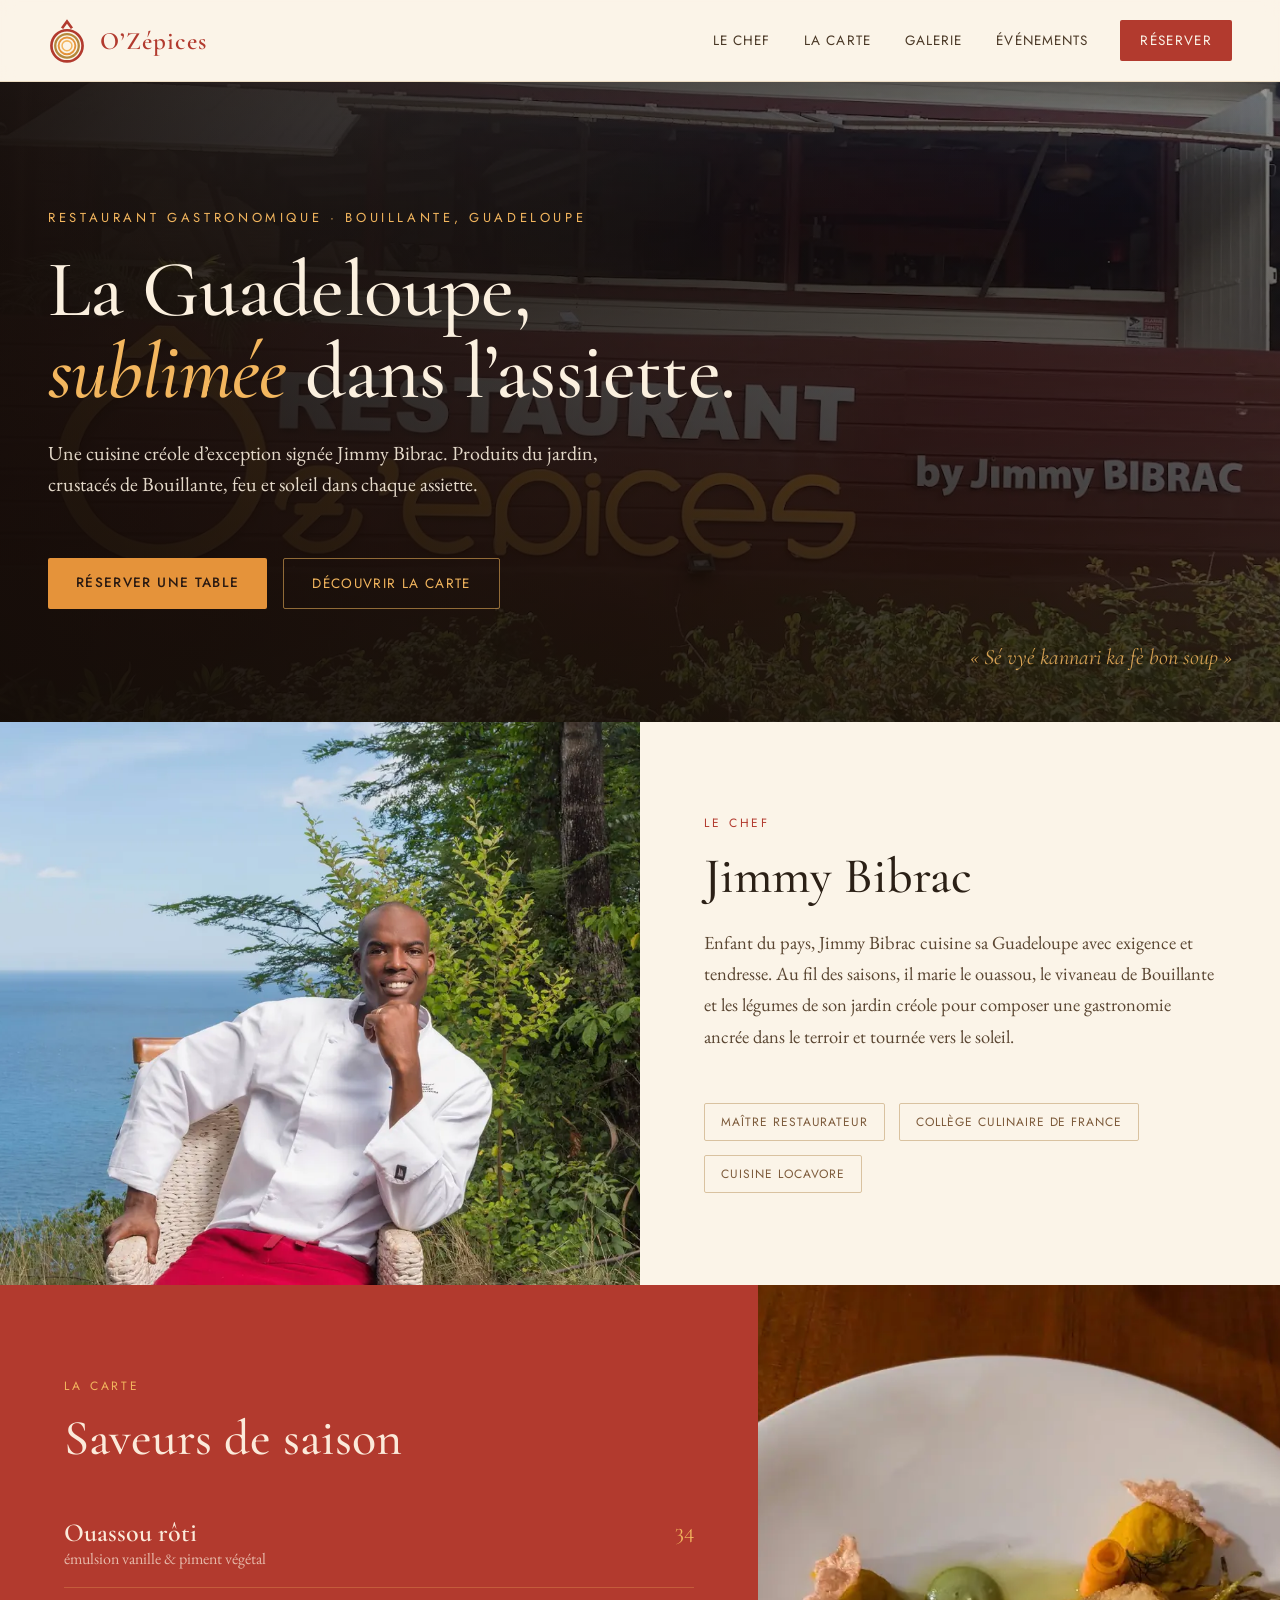
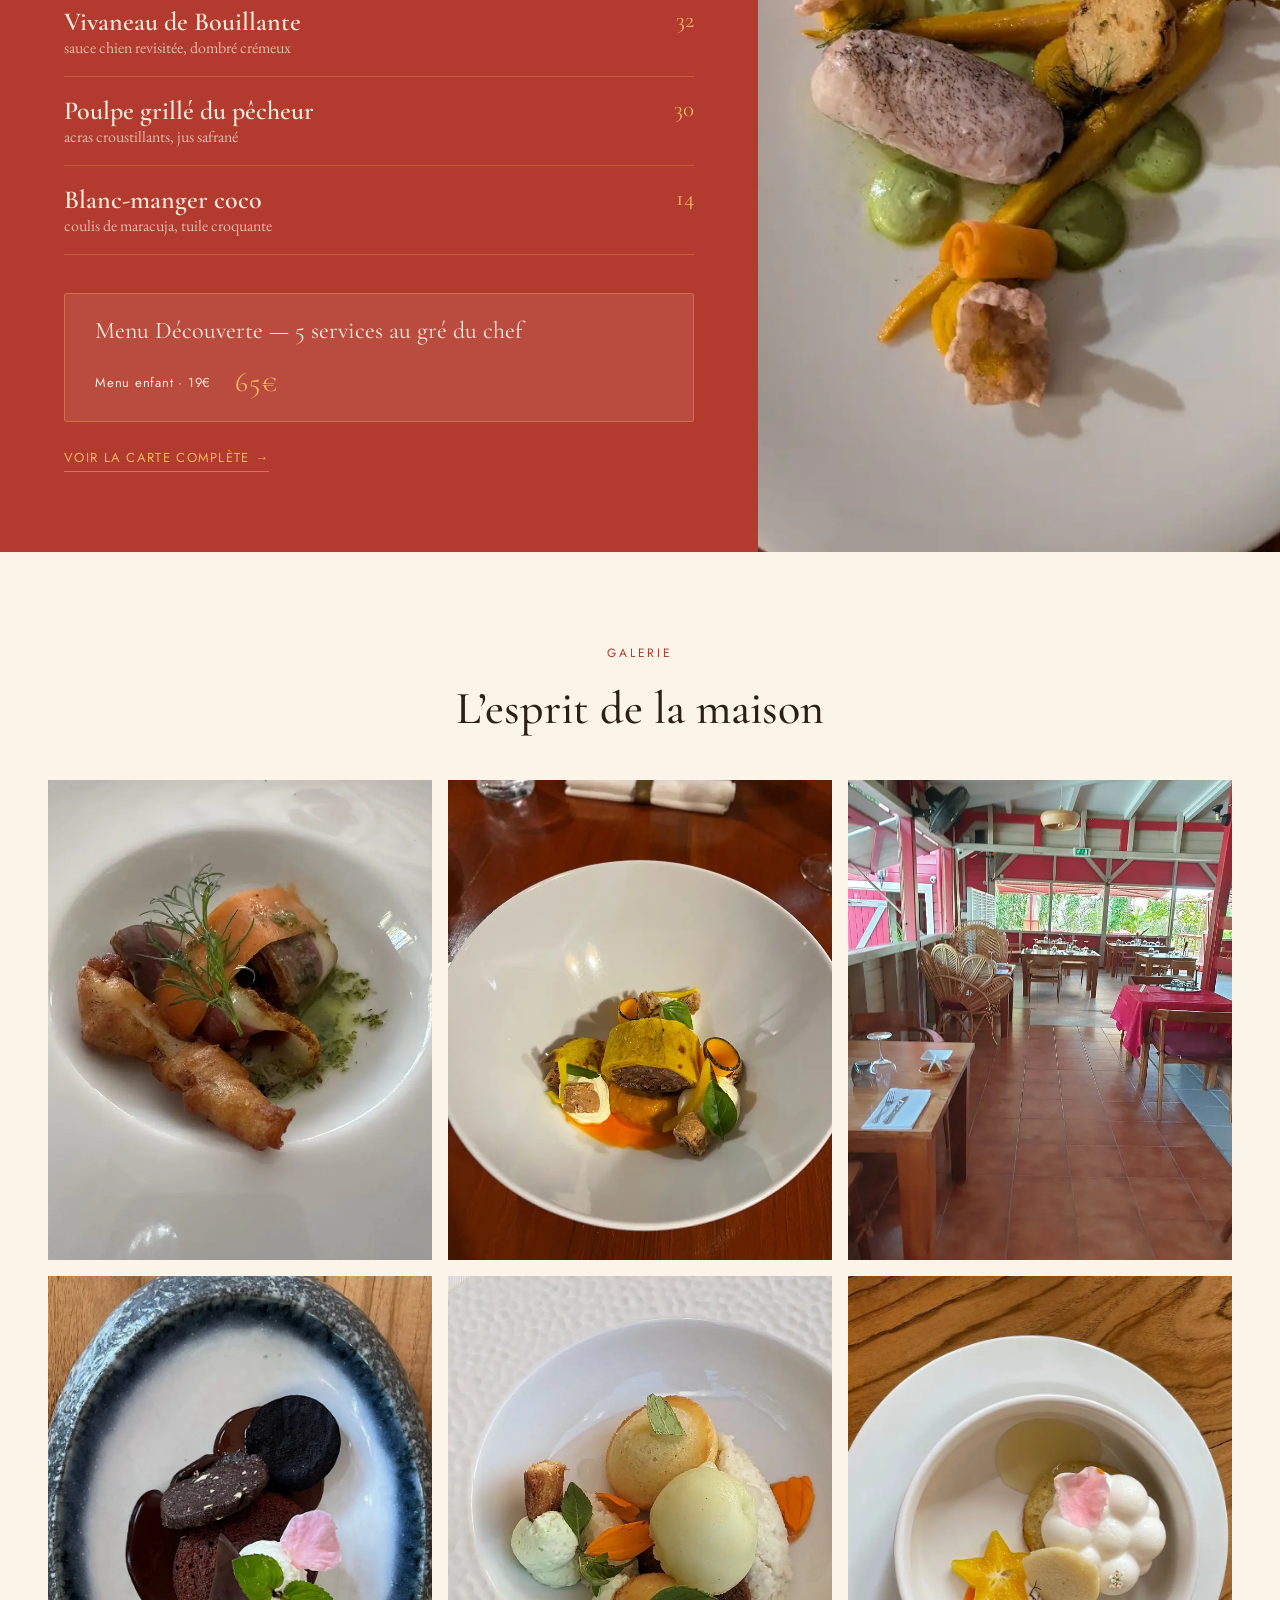
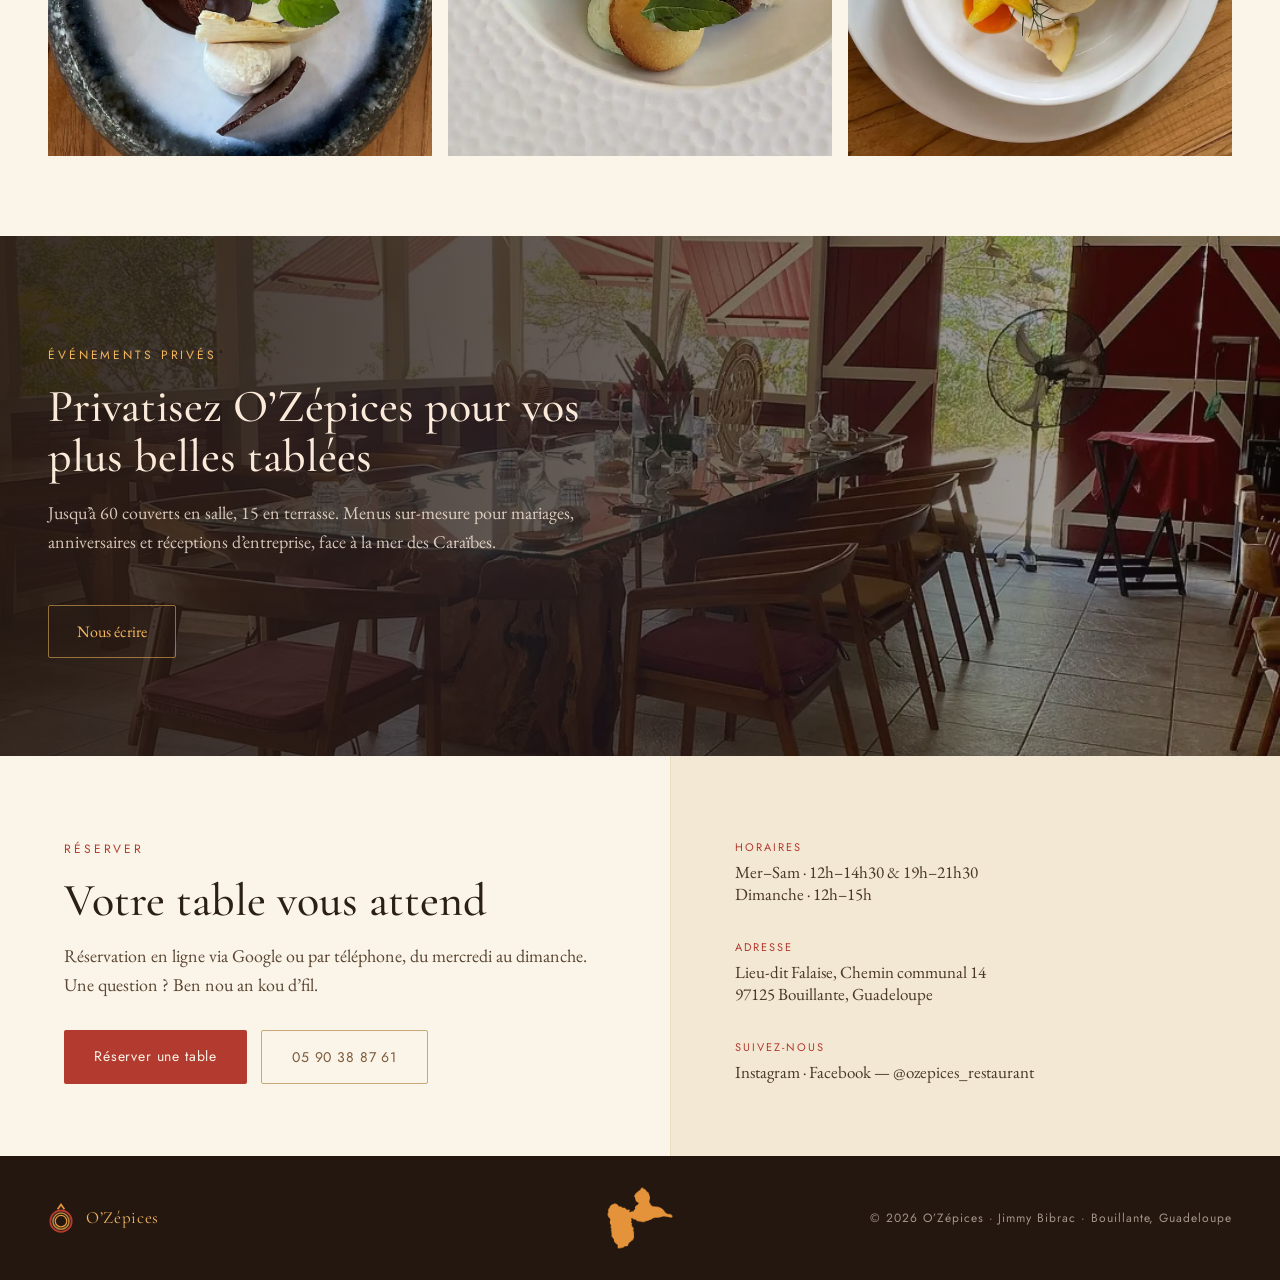
==== index.html @ 7604ef88 "Site O'Zépices" ====
<!DOCTYPE html>
<html lang="fr">
<head>
<meta charset="utf-8">
<meta name="viewport" content="width=device-width, initial-scale=1">
<title>O'Zépices — Restaurant gastronomique créole à Bouillante, Guadeloupe</title>
<meta name="description" content="O'Zépices, restaurant gastronomique du chef Jimmy Bibrac à Bouillante. Cuisine créole d'exception, produits du jardin et pêche locale, face à la mer des Caraïbes.">
<link rel="canonical" href="https://ozepices.gp/">

<meta property="og:type" content="restaurant">
<meta property="og:title" content="O'Zépices — Restaurant gastronomique créole à Bouillante, Guadeloupe">
<meta property="og:description" content="Cuisine créole d'exception signée Jimmy Bibrac. Produits du jardin, crustacés de Bouillante, feu et soleil dans chaque assiette.">
<meta property="og:url" content="https://ozepices.gp/">
<meta property="og:image" content="https://ozepices.gp/assets/img/hero-facade.jpg">
<meta property="og:locale" content="fr_FR">
<meta name="twitter:card" content="summary_large_image">
<meta name="twitter:title" content="O'Zépices — Restaurant gastronomique créole à Bouillante, Guadeloupe">
<meta name="twitter:description" content="Cuisine créole d'exception signée Jimmy Bibrac, face à la mer des Caraïbes.">
<meta name="twitter:image" content="https://ozepices.gp/assets/img/hero-facade.jpg">

<link rel="icon" type="image/svg+xml" href="favicon.svg">
<link rel="preconnect" href="https://fonts.googleapis.com">
<link rel="preconnect" href="https://fonts.gstatic.com" crossorigin>
<link href="https://fonts.googleapis.com/css2?family=Cormorant+Garamond:ital,wght@0,400;0,500;0,600;0,700;1,400;1,500&family=EB+Garamond:wght@400;500&family=Jost:wght@300;400;500&display=swap" rel="stylesheet">
<link rel="stylesheet" href="assets/css/style.css">

<script type="application/ld+json">
{
  "@context": "https://schema.org",
  "@type": "Restaurant",
  "name": "O'Zépices",
  "image": "https://ozepices.gp/assets/img/hero-facade.jpg",
  "url": "https://ozepices.gp/",
  "telephone": "+590590388761",
  "servesCuisine": "Créole",
  "priceRange": "€€€",
  "address": {
    "@type": "PostalAddress",
    "streetAddress": "Lieu-dit Falaise, Chemin communal 14",
    "addressLocality": "Bouillante",
    "postalCode": "97125",
    "addressCountry": "GP"
  },
  "openingHoursSpecification": [
    { "@type": "OpeningHoursSpecification", "dayOfWeek": ["Wednesday","Thursday","Friday","Saturday"], "opens": "12:00", "closes": "14:30" },
    { "@type": "OpeningHoursSpecification", "dayOfWeek": ["Wednesday","Thursday","Friday","Saturday"], "opens": "19:00", "closes": "21:30" },
    { "@type": "OpeningHoursSpecification", "dayOfWeek": "Sunday", "opens": "12:00", "closes": "15:00" }
  ],
  "menu": "https://ozepices.gp/la-carte.html",
  "acceptsReservations": "True",
  "sameAs": ["https://www.instagram.com/ozepices_restaurant"]
}
</script>
</head>
<body data-page="home">
<a class="skip-link" href="#contenu">Aller au contenu</a>

<!-- NAV -->
<header class="nav" data-nav>
  <a href="index.html" class="nav__brand" aria-label="O'Zépices — Accueil">
    <svg width="38" height="45" viewBox="0 0 100 118" fill="none" aria-hidden="true">
      <path d="M37 27 L50 9 L63 27" stroke="#b23a2e" stroke-width="7" stroke-linejoin="miter"></path>
      <circle cx="50" cy="73" r="41" stroke="#b23a2e" stroke-width="7"></circle>
      <circle cx="50" cy="73" r="31" stroke="#b5883c" stroke-width="6"></circle>
      <circle cx="50" cy="73" r="22" stroke="#e5933a" stroke-width="5"></circle>
      <circle cx="50" cy="73" r="13" stroke="#f3b65e" stroke-width="4"></circle>
    </svg>
    <span class="nav__brand-name">O&rsquo;Zépices</span>
  </a>
  <nav class="nav__links" aria-label="Navigation principale">
    <a class="nav__link" data-nav-for="chef" href="index.html#chef">Le Chef</a>
    <a class="nav__link" data-nav-for="carte" href="la-carte.html">La Carte</a>
    <a class="nav__link" data-nav-for="galerie" href="index.html#galerie">Galerie</a>
    <a class="nav__link" data-nav-for="evenements" href="index.html#evenements">Événements</a>
    <a class="nav__cta" href="reserver.html">Réserver</a>
  </nav>
  <button class="burger" data-burger type="button" aria-label="Ouvrir le menu" aria-expanded="false" aria-controls="menu-mobile">
    <span></span><span></span><span></span>
  </button>
</header>

<!-- MOBILE MENU -->
<div class="mobile-menu" id="menu-mobile" data-mobile-menu hidden>
  <button class="mobile-menu__close" data-mobile-close type="button" aria-label="Fermer le menu">&times;</button>
  <a class="mobile-menu__link" href="index.html#chef">Le Chef</a>
  <a class="mobile-menu__link" href="la-carte.html">La Carte</a>
  <a class="mobile-menu__link" href="index.html#galerie">Galerie</a>
  <a class="mobile-menu__link" href="index.html#evenements">Événements</a>
  <a class="mobile-menu__cta" href="reserver.html">Réserver</a>
</div>

<main id="contenu">

  <!-- HERO -->
  <section class="hero">
    <picture>
      <source srcset="assets/img/hero-facade.webp" type="image/webp">
      <img class="hero__img" src="assets/img/hero-facade.jpg" width="1360" height="1020" alt="Façade du restaurant Ô z'épices by Jimmy Bibrac, à Bouillante" fetchpriority="high">
    </picture>
    <div class="hero__scrim-h" aria-hidden="true"></div>
    <div class="hero__scrim-v" aria-hidden="true"></div>
    <div class="hero__inner">
      <p class="hero__kicker">Restaurant gastronomique · Bouillante, Guadeloupe</p>
      <h1 class="hero__title">La Guadeloupe,<br><em>sublimée</em> dans l&rsquo;assiette.</h1>
      <p class="hero__lede">Une cuisine créole d&rsquo;exception signée Jimmy Bibrac. Produits du jardin, crustacés de Bouillante, feu et soleil dans chaque assiette.</p>
      <div class="hero__actions">
        <a class="btn-orange" href="reserver.html">Réserver une table</a>
        <a class="btn-outline-gold" href="la-carte.html">Découvrir la carte</a>
      </div>
    </div>
    <p class="hero__proverb">&laquo;&nbsp;Sé vyé kannari ka fè bon soup&nbsp;&raquo;</p>
  </section>

  <!-- LE CHEF -->
  <section id="chef" class="stack" aria-labelledby="chef-titre">
    <div class="chef__img" data-reveal>
      <picture>
        <source srcset="assets/img/chef-jimmy.webp" type="image/webp">
        <img src="assets/img/chef-jimmy.jpg" width="1200" height="800" alt="Jimmy Bibrac, chef du restaurant O'Zépices, face à la mer" loading="lazy">
      </picture>
    </div>
    <div class="chef__body" data-reveal data-reveal-delay="140">
      <p class="kicker">Le Chef</p>
      <h2 class="chef__name" id="chef-titre">Jimmy Bibrac</h2>
      <p class="chef__bio">Enfant du pays, Jimmy Bibrac cuisine sa Guadeloupe avec exigence et tendresse. Au fil des saisons, il marie le ouassou, le vivaneau de Bouillante et les légumes de son jardin créole pour composer une gastronomie ancrée dans le terroir et tournée vers le soleil.</p>
      <ul class="chef__tags">
        <li>Maître Restaurateur</li>
        <li>Collège Culinaire de France</li>
        <li>Cuisine locavore</li>
      </ul>
    </div>
  </section>

  <!-- LA CARTE (teaser) -->
  <section id="carte" class="carte-teaser" aria-labelledby="carte-titre">
    <div class="stack" style="grid-template-columns: 1.45fr 1fr;">
      <div class="carte-teaser__body" data-reveal>
        <p class="kicker kicker--light">La Carte</p>
        <h2 class="carte-teaser__title" id="carte-titre">Saveurs de saison</h2>
        <ul class="menu-list">
          <li class="menu-list__item">
            <div><div class="menu-list__name">Ouassou rôti</div><div class="menu-list__desc">émulsion vanille &amp; piment végétal</div></div>
            <div class="menu-list__price">34</div>
          </li>
          <li class="menu-list__item">
            <div><div class="menu-list__name">Vivaneau de Bouillante</div><div class="menu-list__desc">sauce chien revisitée, dombré crémeux</div></div>
            <div class="menu-list__price">32</div>
          </li>
          <li class="menu-list__item">
            <div><div class="menu-list__name">Poulpe grillé du pêcheur</div><div class="menu-list__desc">acras croustillants, jus safrané</div></div>
            <div class="menu-list__price">30</div>
          </li>
          <li class="menu-list__item">
            <div><div class="menu-list__name">Blanc-manger coco</div><div class="menu-list__desc">coulis de maracuja, tuile croquante</div></div>
            <div class="menu-list__price">14</div>
          </li>
        </ul>
        <div class="discovery-banner">
          <div class="discovery-banner__title">Menu Découverte — 5 services au gré du chef</div>
          <div class="discovery-banner__prices"><span>Menu enfant · 19€</span><span class="discovery-banner__price">65€</span></div>
        </div>
        <a class="text-link" href="la-carte.html">Voir la carte complète →</a>
      </div>
      <div class="carte-teaser__img">
        <picture>
          <source srcset="assets/img/plat-carte-signature.webp" type="image/webp">
          <img src="assets/img/plat-carte-signature.jpg" width="766" height="1020" alt="Plat signature du chef Jimmy Bibrac" loading="lazy">
        </picture>
      </div>
    </div>
  </section>

  <!-- GALERIE -->
  <section id="galerie" class="gallery-section" aria-labelledby="galerie-titre">
    <div class="gallery-section__head" data-reveal>
      <p class="kicker">Galerie</p>
      <h2 class="gallery-section__title" id="galerie-titre">L&rsquo;esprit de la maison</h2>
    </div>
    <ul class="gallery">
      <li><button type="button" class="gallery__item" data-gallery-item data-reveal data-reveal-delay="0" data-full="assets/img/plat-1.jpg" aria-label="Agrandir la photo : Entrée">
        <picture><source srcset="assets/img/plat-1.webp" type="image/webp"><img src="assets/img/plat-1.jpg" width="765" height="1020" alt="Entrée créole dressée" loading="lazy"></picture>
      </button></li>
      <li><button type="button" class="gallery__item" data-gallery-item data-reveal data-reveal-delay="100" data-full="assets/img/plat-3.jpg" aria-label="Agrandir la photo : Plat">
        <picture><source srcset="assets/img/plat-3.webp" type="image/webp"><img src="assets/img/plat-3.jpg" width="765" height="1020" alt="Plat signature du chef" loading="lazy"></picture>
      </button></li>
      <li><button type="button" class="gallery__item" data-gallery-item data-reveal data-reveal-delay="200" data-full="assets/img/salle-2.jpg" aria-label="Agrandir la photo : Salle">
        <picture><source srcset="assets/img/salle-2.webp" type="image/webp"><img src="assets/img/salle-2.jpg" width="756" height="1008" alt="Salle du restaurant O'Zépices" loading="lazy"></picture>
      </button></li>
      <li><button type="button" class="gallery__item" data-gallery-item data-reveal data-reveal-delay="0" data-full="assets/img/plat-4.jpg" aria-label="Agrandir la photo : Dessert chocolat">
        <picture><source srcset="assets/img/plat-4.webp" type="image/webp"><img src="assets/img/plat-4.jpg" width="900" height="1200" alt="Dessert au chocolat" loading="lazy"></picture>
      </button></li>
      <li><button type="button" class="gallery__item" data-gallery-item data-reveal data-reveal-delay="100" data-full="assets/img/plat-5.jpg" aria-label="Agrandir la photo : Dessert">
        <picture><source srcset="assets/img/plat-5.webp" type="image/webp"><img src="assets/img/plat-5.jpg" width="756" height="1008" alt="Dessert du chef" loading="lazy"></picture>
      </button></li>
      <li><button type="button" class="gallery__item" data-gallery-item data-reveal data-reveal-delay="200" data-full="assets/img/plat-6.jpg" aria-label="Agrandir la photo : Dessert fleur">
        <picture><source srcset="assets/img/plat-6.webp" type="image/webp"><img src="assets/img/plat-6.jpg" width="900" height="1200" alt="Dessert décoré d'une fleur" loading="lazy"></picture>
      </button></li>
    </ul>
  </section>

  <!-- ÉVÉNEMENTS -->
  <section id="evenements" class="events" aria-labelledby="evenements-titre">
    <picture>
      <source srcset="assets/img/salle-1.webp" type="image/webp">
      <img class="events__img" src="assets/img/salle-1.jpg" width="1100" height="1467" alt="Salle du restaurant privatisable pour événements" loading="lazy">
    </picture>
    <div class="events__scrim" aria-hidden="true"></div>
    <div class="events__inner">
      <div class="events__content" data-reveal>
        <p class="kicker kicker--light">Événements privés</p>
        <h2 class="events__title" id="evenements-titre">Privatisez O&rsquo;Zépices pour vos plus belles tablées</h2>
        <p class="events__desc">Jusqu&rsquo;à 60 couverts en salle, 15 en terrasse. Menus sur-mesure pour mariages, anniversaires et réceptions d&rsquo;entreprise, face à la mer des Caraïbes.</p>
        <a class="btn-outline-gold" style="margin-top:30px;" href="reserver.html">Nous écrire</a>
      </div>
    </div>
  </section>

  <!-- CONTACT (teaser) -->
  <section class="stack contact-teaser" style="grid-template-columns: 1.1fr 1fr;" aria-labelledby="contact-titre">
    <div class="contact-teaser__body" data-reveal>
      <p class="kicker">Réserver</p>
      <h2 class="contact-teaser__title" id="contact-titre">Votre table vous attend</h2>
      <p class="contact-teaser__desc">Réservation en ligne via Google ou par téléphone, du mercredi au dimanche. Une question&nbsp;? Ben nou an kou&nbsp;d&rsquo;fil.</p>
      <div class="contact-teaser__actions">
        <a class="btn-brique" href="reserver.html">Réserver une table</a>
        <a class="btn-outline-tan" href="tel:+590590388761">05 90 38 87 61</a>
      </div>
    </div>
    <div class="contact-teaser__info" data-reveal data-reveal-delay="140">
      <div><p class="info-label">Horaires</p>Mer–Sam · 12h–14h30 &amp; 19h–21h30<br>Dimanche · 12h–15h</div>
      <div><p class="info-label">Adresse</p>Lieu-dit Falaise, Chemin communal 14<br>97125 Bouillante, Guadeloupe</div>
      <div><p class="info-label">Suivez-nous</p>Instagram · Facebook — @ozepices_restaurant</div>
    </div>
  </section>

</main>

<!-- FOOTER -->
<footer class="footer" data-footer>
  <a href="index.html" class="footer__brand">
    <svg width="26" height="31" viewBox="0 0 100 118" fill="none" aria-hidden="true"><path d="M37 27 L50 9 L63 27" stroke="#e5933a" stroke-width="7" stroke-linejoin="miter"></path><circle cx="50" cy="73" r="41" stroke="#b23a2e" stroke-width="7"></circle><circle cx="50" cy="73" r="31" stroke="#b5883c" stroke-width="6"></circle><circle cx="50" cy="73" r="22" stroke="#e5933a" stroke-width="5"></circle></svg>
    <span class="footer__brand-name">O&rsquo;Zépices</span>
  </a>
  <div class="footer__map">
    <img src="assets/img/guadeloupe-fill.png" alt="Carte de la Guadeloupe" width="68" height="64">
  </div>
  <p class="footer__copy">© 2026 O&rsquo;Zépices · Jimmy Bibrac · Bouillante, Guadeloupe</p>
</footer>

<!-- LIGHTBOX -->
<div class="lightbox" data-lightbox hidden role="dialog" aria-modal="true" aria-label="Photo agrandie">
  <button class="lightbox__close" data-lightbox-close type="button" aria-label="Fermer">&times;</button>
  <button class="lightbox__nav lightbox__nav--prev" data-lightbox-prev type="button" aria-label="Photo précédente">&#8249;</button>
  <figure style="margin:0;">
    <img data-lightbox-img alt="">
    <figcaption data-lightbox-caption></figcaption>
  </figure>
  <button class="lightbox__nav lightbox__nav--next" data-lightbox-next type="button" aria-label="Photo suivante">&#8250;</button>
</div>

<script src="assets/js/main.js"></script>
</body>
</html>
---- assets/css/style.css ----
/* O'Zépices — feuille de style principale
   Palette tirée du logo : brique #b23a2e, or #b5883c, orange #e5933a, or clair #f3b65e, crème #fbf4e8 */

:root {
  --brique: #b23a2e;
  --brique-fonce: #8f2c22;
  --or: #b5883c;
  --orange: #e5933a;
  --or-clair: #f3b65e;
  --creme: #fbf4e8;
  --creme-fonce: #f3e8d4;
  --creme-vif: #fbeada;
  --bordure: #ecdcc2;
  --bordure-vive: #e3cfa8;
  --texte: #2b2016;
  --texte-doux: #5a4632;
  --texte-att: #4a3826;
  --texte-clair: #7c5a3a;
  --texte-att2: #7c6a54;
  --texte-mut: #8a7560;
  --brun-fonce: #2a1a12;
  --brun-nuit: #241710;
}

* { box-sizing: border-box; }

html {
  scroll-behavior: smooth;
  scroll-padding-top: 90px;
}

@media (prefers-reduced-motion: reduce) {
  html { scroll-behavior: auto; }
  *, *::before, *::after {
    animation-duration: 0.01ms !important;
    animation-iteration-count: 1 !important;
    transition-duration: 0.01ms !important;
    scroll-behavior: auto !important;
  }
}

html, body { margin: 0; padding: 0; }

body {
  background: var(--creme);
  color: var(--texte);
  font-family: 'EB Garamond', serif;
  -webkit-font-smoothing: antialiased;
}

img { max-width: 100%; display: block; }

a { color: inherit; }

.skip-link {
  position: absolute;
  left: 12px;
  top: -60px;
  background: var(--brique);
  color: var(--creme);
  padding: 12px 20px;
  border-radius: 3px;
  z-index: 200;
  text-decoration: none;
  font-family: Jost, sans-serif;
  font-size: 14px;
  transition: top .2s ease;
}
.skip-link:focus { top: 12px; }

:focus-visible {
  outline: 2px solid var(--or-clair);
  outline-offset: 3px;
  border-radius: 2px;
}

/* ---------- NAV ---------- */
.nav {
  position: sticky;
  top: 0;
  z-index: 50;
  display: flex;
  align-items: center;
  justify-content: space-between;
  padding: 18px 48px;
  background: rgba(251, 244, 232, .92);
  backdrop-filter: blur(8px);
  -webkit-backdrop-filter: blur(8px);
  border-bottom: 1px solid var(--bordure);
}

.nav__brand {
  display: flex;
  align-items: center;
  gap: 14px;
  text-decoration: none;
  transition: opacity .25s ease;
}
.nav__brand:hover, .nav__brand:focus-visible { opacity: .72; }

.nav__brand-name {
  font-family: 'Cormorant Garamond', serif;
  font-weight: 600;
  font-size: 25px;
  letter-spacing: .04em;
  color: var(--brique);
}

.nav__links {
  display: flex;
  align-items: center;
  gap: 30px;
  font-family: Jost, sans-serif;
  font-size: 13.5px;
  letter-spacing: .08em;
  text-transform: uppercase;
  color: var(--texte-att);
}

.nav__link {
  color: var(--texte-att);
  text-decoration: none;
  transition: color .25s ease;
  padding: 4px 2px;
}
.nav__link:hover, .nav__link:focus-visible { color: var(--brique); }
.nav__link[aria-current="page"] { color: var(--brique); }

.nav__cta {
  background: var(--brique);
  color: var(--creme);
  padding: 11px 20px;
  border-radius: 2px;
  letter-spacing: .1em;
  text-decoration: none;
  transition: background .25s ease, box-shadow .25s ease;
}
.nav__cta:hover, .nav__cta:focus-visible {
  background: var(--brique-fonce);
  box-shadow: 0 6px 16px rgba(178, 58, 46, .35);
}

.burger {
  display: none;
  flex-direction: column;
  gap: 6px;
  cursor: pointer;
  padding: 8px;
  background: none;
  border: none;
}
.burger span {
  width: 28px;
  height: 2px;
  background: var(--brique);
  display: block;
  border-radius: 2px;
}

/* Mobile full-screen menu */
.mobile-menu {
  position: fixed;
  inset: 0;
  z-index: 60;
  background: rgba(36, 23, 16, .97);
  display: flex;
  flex-direction: column;
  align-items: center;
  justify-content: center;
  gap: 6px;
}
.mobile-menu[hidden] { display: none; }
.mobile-menu__close {
  position: absolute;
  top: 20px;
  right: 26px;
  font-size: 40px;
  color: var(--or-clair);
  cursor: pointer;
  line-height: 1;
  background: none;
  border: none;
}
.mobile-menu__link {
  font-family: 'Cormorant Garamond', serif;
  font-size: 36px;
  color: var(--creme-vif);
  text-decoration: none;
  padding: 8px;
}
.mobile-menu__cta {
  margin-top: 16px;
  background: var(--brique);
  color: var(--creme);
  padding: 14px 36px;
  border-radius: 2px;
  font-family: Jost, sans-serif;
  font-size: 14px;
  letter-spacing: .1em;
  text-transform: uppercase;
  text-decoration: none;
}

/* ---------- HERO ---------- */
.hero {
  position: relative;
  height: 640px;
  overflow: hidden;
  background: var(--brun-fonce);
}
.hero__img {
  position: absolute;
  inset: 0;
  width: 100%;
  height: 100%;
  object-fit: cover;
  object-position: center 44%;
}
.hero__scrim-h {
  position: absolute; inset: 0;
  background: linear-gradient(90deg, rgba(20,12,8,.9) 0%, rgba(20,12,8,.64) 44%, rgba(20,12,8,.28) 100%);
}
.hero__scrim-v {
  position: absolute; inset: 0;
  background: linear-gradient(180deg, rgba(20,12,8,.2), rgba(20,12,8,.72));
}
.hero__inner {
  position: relative;
  z-index: 2;
  max-width: 1280px;
  margin: 0 auto;
  padding: 0 48px;
  height: 100%;
  display: flex;
  flex-direction: column;
  justify-content: center;
  animation: ozRise 1s ease both;
}
.hero__kicker {
  font-family: Jost, sans-serif;
  font-size: 13px;
  letter-spacing: .28em;
  text-transform: uppercase;
  color: var(--or-clair);
  margin-bottom: 22px;
}
.hero__title {
  font-family: 'Cormorant Garamond', serif;
  font-weight: 500;
  font-size: clamp(40px, 8.5vw, 80px);
  line-height: 1.02;
  color: #fbf0df;
  letter-spacing: -.01em;
  max-width: 760px;
  margin: 0;
}
.hero__title em {
  font-style: italic;
  color: var(--or-clair);
}
.hero__lede {
  font-size: clamp(17px, 2.4vw, 20px);
  line-height: 1.55;
  color: rgba(251, 240, 223, .9);
  margin-top: 26px;
  max-width: 560px;
}
.hero__actions {
  display: flex;
  flex-wrap: wrap;
  gap: 16px;
  margin-top: 38px;
  font-family: Jost, sans-serif;
  font-size: 13.5px;
  letter-spacing: .1em;
  text-transform: uppercase;
}
.btn-orange {
  background: var(--orange);
  color: var(--brun-fonce);
  padding: 15px 28px;
  border-radius: 2px;
  font-weight: 500;
  text-decoration: none;
  transition: background .25s ease, box-shadow .25s ease;
  display: inline-block;
}
.btn-orange:hover, .btn-orange:focus-visible {
  background: var(--or-clair);
  box-shadow: 0 8px 20px rgba(229, 147, 58, .4);
}
.btn-outline-gold {
  border: 1px solid rgba(243, 182, 94, .55);
  color: var(--or-clair);
  padding: 15px 28px;
  border-radius: 2px;
  text-decoration: none;
  transition: background .25s ease, color .25s ease, border-color .25s ease;
  display: inline-block;
}
.btn-outline-gold:hover, .btn-outline-gold:focus-visible {
  background: var(--or-clair);
  color: var(--brun-fonce);
  border-color: var(--or-clair);
}
.hero__proverb {
  position: absolute;
  right: 48px;
  bottom: 30px;
  z-index: 2;
  font-family: 'Cormorant Garamond', serif;
  font-style: italic;
  font-size: 22px;
  color: rgba(243, 182, 94, .85);
  text-shadow: 0 1px 8px rgba(0,0,0,.5);
}

@keyframes ozRise { from { opacity: 0; transform: translateY(22px); } to { opacity: 1; transform: translateY(0); } }
@keyframes ozDrift { from { transform: scale(1.08) translateY(0); } to { transform: scale(1.16) translateY(-3%); } }

/* ---------- REVEAL ---------- */
[data-reveal] {
  opacity: 0;
  transform: translateY(38px);
  filter: blur(7px);
  transition: opacity 1.1s cubic-bezier(.22,.61,.36,1), transform 1.1s cubic-bezier(.22,.61,.36,1), filter 1.1s ease;
  will-change: opacity, transform, filter;
}
[data-reveal].is-visible {
  opacity: 1;
  transform: translateY(0);
  filter: blur(0);
}
[data-reveal][data-reveal-delay="100"] { transition-delay: 100ms; }
[data-reveal][data-reveal-delay="140"] { transition-delay: 140ms; }
[data-reveal][data-reveal-delay="200"] { transition-delay: 200ms; }

/* ---------- SECTION LAYOUTS ---------- */
.stack {
  display: grid;
  grid-template-columns: 1fr 1fr;
  max-width: 1280px;
  margin: 0 auto;
}

/* Le Chef */
.chef__img {
  position: relative;
  min-height: 560px;
  overflow: hidden;
}
.chef__img img {
  position: absolute; inset: 0;
  width: 100%; height: 100%;
  object-fit: cover;
  object-position: center 30%;
}
.chef__body {
  padding: 80px 64px;
  display: flex;
  flex-direction: column;
  justify-content: center;
}
.kicker {
  font-family: Jost, sans-serif;
  font-size: 12px;
  letter-spacing: .24em;
  text-transform: uppercase;
  color: var(--brique);
  margin-bottom: 18px;
}
.kicker--light { color: var(--or-clair); }
.chef__name {
  font-family: 'Cormorant Garamond', serif;
  font-size: clamp(34px, 5.5vw, 50px);
  font-weight: 500;
  line-height: 1.05;
  color: var(--texte);
  margin: 0;
}
.chef__bio {
  font-size: 18.5px;
  line-height: 1.7;
  color: var(--texte-doux);
  margin-top: 24px;
}
.chef__tags {
  display: flex;
  gap: 14px;
  flex-wrap: wrap;
  margin-top: 32px;
  font-family: Jost, sans-serif;
  font-size: 12px;
  letter-spacing: .08em;
  text-transform: uppercase;
  color: var(--texte-clair);
  list-style: none;
  padding: 0;
}
.chef__tags li {
  border: 1px solid #d9c2a0;
  padding: 9px 16px;
  border-radius: 2px;
}

/* La Carte teaser */
.carte-teaser {
  background: var(--brique);
  color: var(--creme-vif);
}
.carte-teaser__body { padding: 80px 64px; }
.carte-teaser__title {
  font-family: 'Cormorant Garamond', serif;
  font-size: clamp(32px, 5.5vw, 50px);
  font-weight: 500;
  line-height: 1;
  margin: 0 0 36px;
}
.menu-list { display: grid; gap: 0; list-style: none; padding: 0; margin: 0; }
.menu-list__item {
  display: flex;
  justify-content: space-between;
  gap: 18px;
  padding: 18px 0;
  border-bottom: 1px solid rgba(243, 182, 94, .28);
}
.menu-list__name {
  font-family: 'Cormorant Garamond', serif;
  font-size: 26px;
  font-weight: 600;
}
.menu-list__desc {
  font-size: 16px;
  color: rgba(251, 234, 218, .72);
}
.menu-list__price {
  font-family: 'Cormorant Garamond', serif;
  font-size: 23px;
  color: var(--or-clair);
  white-space: nowrap;
}

.discovery-banner {
  display: flex;
  align-items: center;
  justify-content: space-between;
  gap: 20px;
  margin-top: 38px;
  padding: 22px 30px;
  background: rgba(251, 234, 218, .1);
  border: 1px solid rgba(243, 182, 94, .35);
  border-radius: 3px;
  flex-wrap: wrap;
}
.discovery-banner__title { font-family: 'Cormorant Garamond', serif; font-size: 24px; }
.discovery-banner__prices {
  display: flex; gap: 24px; align-items: center;
  font-family: Jost, sans-serif; font-size: 13px; letter-spacing: .06em;
}
.discovery-banner__price { font-family: 'Cormorant Garamond', serif; font-size: 28px; color: var(--or-clair); }

.text-link {
  display: inline-block;
  font-family: Jost, sans-serif;
  font-size: 13px;
  letter-spacing: .1em;
  text-transform: uppercase;
  color: var(--or-clair);
  border-bottom: 1px solid rgba(243, 182, 94, .5);
  padding-bottom: 4px;
  text-decoration: none;
  transition: color .25s ease, border-color .25s ease;
  margin-top: 26px;
}
.text-link:hover, .text-link:focus-visible { color: var(--creme-vif); border-color: var(--creme-vif); }

.carte-teaser__img {
  position: relative;
  min-height: 520px;
  overflow: hidden;
}
.carte-teaser__img img {
  position: absolute; inset: 0;
  width: 100%; height: 100%;
  object-fit: cover;
  transition: transform 1.4s cubic-bezier(.22,.61,.36,1);
}
.carte-teaser__img:hover img, .carte-teaser__img:focus-within img { transform: scale(1.06); }

/* Galerie */
.gallery-section {
  padding: 80px 48px;
  background: var(--creme);
  max-width: 1280px;
  margin: 0 auto;
}
.gallery-section__head { text-align: center; margin-bottom: 44px; }
.gallery-section__title {
  font-family: 'Cormorant Garamond', serif;
  font-size: clamp(30px, 5vw, 46px);
  font-weight: 500;
  margin: 0;
}
.gallery {
  display: grid;
  grid-template-columns: repeat(3, 1fr);
  gap: 16px;
  list-style: none;
  padding: 0;
  margin: 0;
}
.gallery__item {
  aspect-ratio: 4 / 5;
  overflow: hidden;
  border: none;
  padding: 0;
  background: none;
  cursor: zoom-in;
  display: block;
}
.gallery__item img {
  width: 100%; height: 100%;
  object-fit: cover;
  transition: transform 1.2s cubic-bezier(.22,.61,.36,1);
}
.gallery__item:hover img, .gallery__item:focus-visible img { transform: scale(1.07); }

/* Lightbox */
.lightbox {
  position: fixed;
  inset: 0;
  z-index: 100;
  background: rgba(20, 12, 8, .94);
  display: flex;
  align-items: center;
  justify-content: center;
  padding: 40px;
}
.lightbox[hidden] { display: none; }
.lightbox img {
  max-width: 100%;
  max-height: 86vh;
  border-radius: 4px;
  box-shadow: 0 20px 60px rgba(0,0,0,.5);
}
.lightbox figcaption {
  position: absolute;
  bottom: 24px;
  left: 0; right: 0;
  text-align: center;
  color: var(--creme-vif);
  font-family: Jost, sans-serif;
  font-size: 13px;
  letter-spacing: .06em;
}
.lightbox__close {
  position: absolute;
  top: 20px; right: 26px;
  font-size: 40px;
  color: var(--or-clair);
  background: none;
  border: none;
  cursor: pointer;
  line-height: 1;
}
.lightbox__nav {
  position: absolute;
  top: 50%;
  transform: translateY(-50%);
  background: none;
  border: none;
  color: var(--or-clair);
  font-size: 44px;
  cursor: pointer;
  padding: 10px 18px;
  line-height: 1;
}
.lightbox__nav--prev { left: 8px; }
.lightbox__nav--next { right: 8px; }

/* Événements */
.events {
  position: relative;
  overflow: hidden;
  min-height: 520px;
  display: flex;
  align-items: center;
}
.events__img {
  position: absolute; inset: 0;
  width: 100%; height: 100%;
  object-fit: cover;
  animation: ozDrift 16s ease-in-out infinite alternate;
}
.events__scrim {
  position: absolute; inset: 0;
  background: linear-gradient(90deg, rgba(36,23,16,.9) 0%, rgba(36,23,16,.7) 45%, rgba(36,23,16,.25) 100%);
}
.events__inner {
  position: relative;
  z-index: 2;
  max-width: 1280px;
  margin: 0 auto;
  padding: 0 48px;
  width: 100%;
}
.events__content { max-width: 560px; color: var(--creme-vif); }
.events__title {
  font-family: 'Cormorant Garamond', serif;
  font-size: clamp(30px, 5vw, 46px);
  font-weight: 500;
  line-height: 1.08;
  margin: 0;
}
.events__desc {
  font-size: 18px;
  line-height: 1.6;
  color: rgba(251, 234, 218, .82);
  margin-top: 18px;
}

/* Contact teaser */
.contact-teaser { background: var(--creme); max-width: 1280px; margin: 0 auto; }
.contact-teaser__body { padding: 72px 64px; }
.contact-teaser__title {
  font-family: 'Cormorant Garamond', serif;
  font-size: clamp(30px, 5vw, 46px);
  font-weight: 500;
  line-height: 1.05;
  color: var(--texte);
  margin: 0;
}
.contact-teaser__desc { font-size: 18px; color: var(--texte-doux); margin-top: 18px; line-height: 1.6; }
.contact-teaser__actions {
  display: flex; gap: 14px; margin-top: 30px; flex-wrap: wrap;
  font-family: Jost, sans-serif; font-size: 14px; letter-spacing: .06em;
}
.btn-brique {
  background: var(--brique);
  color: var(--creme);
  padding: 16px 30px;
  border-radius: 2px;
  text-decoration: none;
  display: inline-block;
  transition: background .25s ease, box-shadow .25s ease;
}
.btn-brique:hover, .btn-brique:focus-visible {
  background: var(--brique-fonce);
  box-shadow: 0 8px 20px rgba(178, 58, 46, .32);
}
.btn-outline-tan {
  border: 1px solid #c9a877;
  color: var(--texte-clair);
  padding: 16px 30px;
  border-radius: 2px;
  text-decoration: none;
  display: inline-block;
  transition: background .25s ease, color .25s ease, border-color .25s ease;
}
.btn-outline-tan:hover, .btn-outline-tan:focus-visible {
  background: var(--brique);
  color: var(--creme);
  border-color: var(--brique);
}
.contact-teaser__info {
  padding: 72px 64px;
  background: var(--creme-fonce);
  border-left: 1px solid var(--bordure);
  display: grid;
  gap: 22px;
  font-size: 17px;
  color: var(--texte-att);
}
.info-label {
  font-family: Jost, sans-serif;
  font-size: 11px;
  letter-spacing: .18em;
  text-transform: uppercase;
  color: var(--brique);
  margin-bottom: 6px;
}

/* ---------- FOOTER ---------- */
.footer {
  background: var(--brun-nuit);
  color: rgba(251, 234, 218, .6);
  padding: 30px 48px;
  display: flex;
  align-items: center;
  justify-content: space-between;
  gap: 24px;
  font-family: Jost, sans-serif;
  font-size: 12px;
  letter-spacing: .08em;
}
.footer__brand {
  display: flex; align-items: center; gap: 12px; flex: 1;
  text-decoration: none;
}
.footer__brand-name {
  font-family: 'Cormorant Garamond', serif;
  font-size: 17px;
  letter-spacing: .04em;
  color: var(--or-clair);
}
.footer__map { display: flex; flex-direction: column; align-items: center; gap: 8px; }
.footer__map img { height: 64px; width: auto; }
.footer__copy { flex: 1; text-align: right; }

/* ---------- PAGE HEADER (La Carte / Réserver) ---------- */
.page-header {
  background: var(--brique);
  color: var(--creme-vif);
  padding: 64px 48px 60px;
}
.page-header__inner { max-width: 1040px; margin: 0 auto; }
.back-link {
  display: inline-block;
  font-family: Jost, sans-serif;
  font-size: 12px;
  letter-spacing: .14em;
  text-transform: uppercase;
  color: var(--or-clair);
  text-decoration: none;
  margin-bottom: 24px;
  transition: color .25s ease;
}
.back-link:hover, .back-link:focus-visible { color: var(--creme-vif); }
.page-header__title {
  font-family: 'Cormorant Garamond', serif;
  font-size: clamp(36px, 6.5vw, 60px);
  font-weight: 500;
  line-height: 1;
  margin: 0;
}
.page-header__desc {
  font-size: 18px;
  color: rgba(251, 234, 218, .82);
  margin-top: 16px;
  max-width: 620px;
  line-height: 1.6;
}

/* La Carte — full menu */
.menu-page { max-width: 1040px; margin: 0 auto; padding: 72px 48px 24px; }
.menu-section { margin-bottom: 54px; }
.menu-section__head { display: flex; align-items: center; gap: 18px; margin-bottom: 22px; }
.menu-section__title {
  font-family: 'Cormorant Garamond', serif;
  font-style: italic;
  font-size: 34px;
  color: var(--brique);
  white-space: nowrap;
}
.menu-section__rule { flex: 1; height: 1px; background: var(--bordure-vive); }
.menu-row {
  display: flex; justify-content: space-between; gap: 24px;
  padding: 16px 0; border-bottom: 1px solid var(--bordure);
}
.menu-row__name { font-family: 'Cormorant Garamond', serif; font-size: 24px; font-weight: 600; }
.menu-row__desc { font-size: 16px; color: var(--texte-att2); margin-top: 2px; }
.menu-row__price { font-family: 'Cormorant Garamond', serif; font-size: 22px; color: var(--brique); white-space: nowrap; }

.menu-cards { max-width: 1040px; margin: 0 auto; padding: 0 48px 84px; }
.menu-cards__grid { display: grid; grid-template-columns: 1fr 1fr; gap: 20px; }
.menu-card { padding: 34px 36px; border-radius: 5px; }
.menu-card--dark { background: var(--brun-fonce); color: var(--creme-vif); }
.menu-card--light { background: var(--creme-fonce); }
.menu-card__title { font-family: 'Cormorant Garamond', serif; font-size: 30px; line-height: 1.1; }
.menu-card--light .menu-card__title { color: var(--texte); }
.menu-card__desc { font-size: 16px; margin-top: 10px; }
.menu-card--dark .menu-card__desc { color: rgba(251, 234, 218, .72); }
.menu-card--light .menu-card__desc { color: var(--texte-att2); }
.menu-card__price { margin-top: 18px; font-family: 'Cormorant Garamond', serif; font-size: 30px; }
.menu-card--dark .menu-card__price { color: var(--or-clair); }
.menu-card--light .menu-card__price { color: var(--brique); }
.menu-card__price small { font-family: Jost, sans-serif; font-size: 12px; letter-spacing: .06em; color: rgba(251, 234, 218, .7); }
.menu-note {
  text-align: center; margin-top: 24px; font-size: 13.5px; color: var(--texte-mut);
  font-family: Jost, sans-serif; letter-spacing: .04em;
}
.menu-cta { text-align: center; margin-top: 32px; }

/* Réserver */
.reserve-grid {
  max-width: 1040px; margin: 0 auto; padding: 60px 48px;
  display: grid; grid-template-columns: 1.1fr .9fr; gap: 44px; align-items: start;
}
.reserve-card {
  background: #fff; border: 1px solid var(--bordure); border-radius: 7px; padding: 38px;
}
.reserve-card__title { font-family: 'Cormorant Garamond', serif; font-size: 32px; color: var(--texte); margin: 0; }
.reserve-card__desc { font-size: 17px; color: var(--texte-doux); margin-top: 10px; line-height: 1.6; }
.btn-google {
  display: flex; align-items: center; justify-content: center; gap: 12px;
  margin-top: 24px; background: var(--brique); color: var(--creme);
  padding: 17px 28px; border-radius: 3px;
  font-family: Jost, sans-serif; font-size: 14px; letter-spacing: .08em; text-transform: uppercase;
  text-decoration: none; transition: background .25s ease, box-shadow .25s ease;
}
.btn-google:hover, .btn-google:focus-visible { background: var(--brique-fonce); box-shadow: 0 8px 22px rgba(178, 58, 46, .35); }
.btn-google__g {
  width: 22px; height: 22px; border-radius: 50%; background: var(--creme); color: var(--brique);
  display: inline-flex; align-items: center; justify-content: center;
  font-family: 'Cormorant Garamond', serif; font-weight: 700; font-size: 16px;
}
.reserve-card__note {
  text-align: center; font-size: 13px; color: var(--texte-mut);
  margin-top: 14px; font-family: Jost, sans-serif; letter-spacing: .03em;
}
.reserve-alt {
  margin-top: 18px; display: flex; gap: 14px; flex-wrap: wrap;
  font-family: Jost, sans-serif; font-size: 13.5px; letter-spacing: .04em;
}
.btn-dark {
  flex: 1; min-width: 200px; text-align: center;
  background: var(--brun-fonce); color: var(--creme-vif);
  padding: 16px; border-radius: 3px; text-decoration: none;
  transition: background .25s ease;
}
.btn-dark:hover, .btn-dark:focus-visible { background: #3f2717; }
.btn-outline-tan-block {
  flex: 1; min-width: 200px; text-align: center;
  border: 1px solid #c9a877; color: var(--texte-clair);
  padding: 16px; border-radius: 3px; text-decoration: none;
  transition: background .25s ease, color .25s ease, border-color .25s ease;
}
.btn-outline-tan-block:hover, .btn-outline-tan-block:focus-visible {
  background: var(--brique); color: var(--creme); border-color: var(--brique);
}
.reserve-fine-print { margin-top: 20px; font-size: 15px; color: var(--texte-att2); line-height: 1.65; }
.reserve-info {
  background: var(--creme-fonce); border-radius: 7px; padding: 38px;
  display: grid; gap: 24px; font-size: 16px; color: var(--texte-att);
}
.reserve-info span.muted { color: var(--texte-mut); }
.map-embed {
  max-width: 1040px; margin: 0 auto 84px; padding: 0 48px;
}
.map-embed__frame { border-radius: 7px; overflow: hidden; border: 1px solid var(--bordure); }
.map-embed__frame iframe { border: 0; display: block; }

/* ---------- RESPONSIVE ---------- */
@media (max-width: 860px) {
  .nav { padding: 14px 20px; }
  .nav__links { display: none; }
  .burger { display: flex; }
  .stack, .menu-cards__grid, .reserve-grid { grid-template-columns: 1fr !important; }
  .gallery { grid-template-columns: 1fr 1fr; }
  .hero { height: auto; min-height: 86vh; }
  .hero__inner { padding: 120px 22px 72px; }
  .hero__proverb { display: none; }

  .chef__img { min-height: 360px; }
  .chef__body { padding: 56px 22px; }

  .carte-teaser__body { padding: 56px 22px; }
  .carte-teaser__img { min-height: 300px; }

  .gallery-section { padding: 56px 22px; }

  .events { min-height: 460px; }
  .events__inner { padding: 0 22px; }

  .contact-teaser__body { padding: 48px 22px; }
  .contact-teaser__info {
    padding: 48px 22px;
    border-left: none;
    border-top: 1px solid var(--bordure);
  }

  .page-header { padding: 48px 22px 44px; }
  .menu-page { padding: 48px 22px 12px; }
  .menu-cards { padding: 0 22px 56px; }
  .reserve-grid { padding: 40px 22px; }
  .map-embed { padding: 0 22px; }

  .footer { flex-direction: column; gap: 18px; text-align: center; }
  .footer > * { flex: none; text-align: center; }
}

@media (max-width: 480px) {
  .gallery { grid-template-columns: 1fr; }
  .discovery-banner { flex-direction: column; align-items: flex-start; }
}
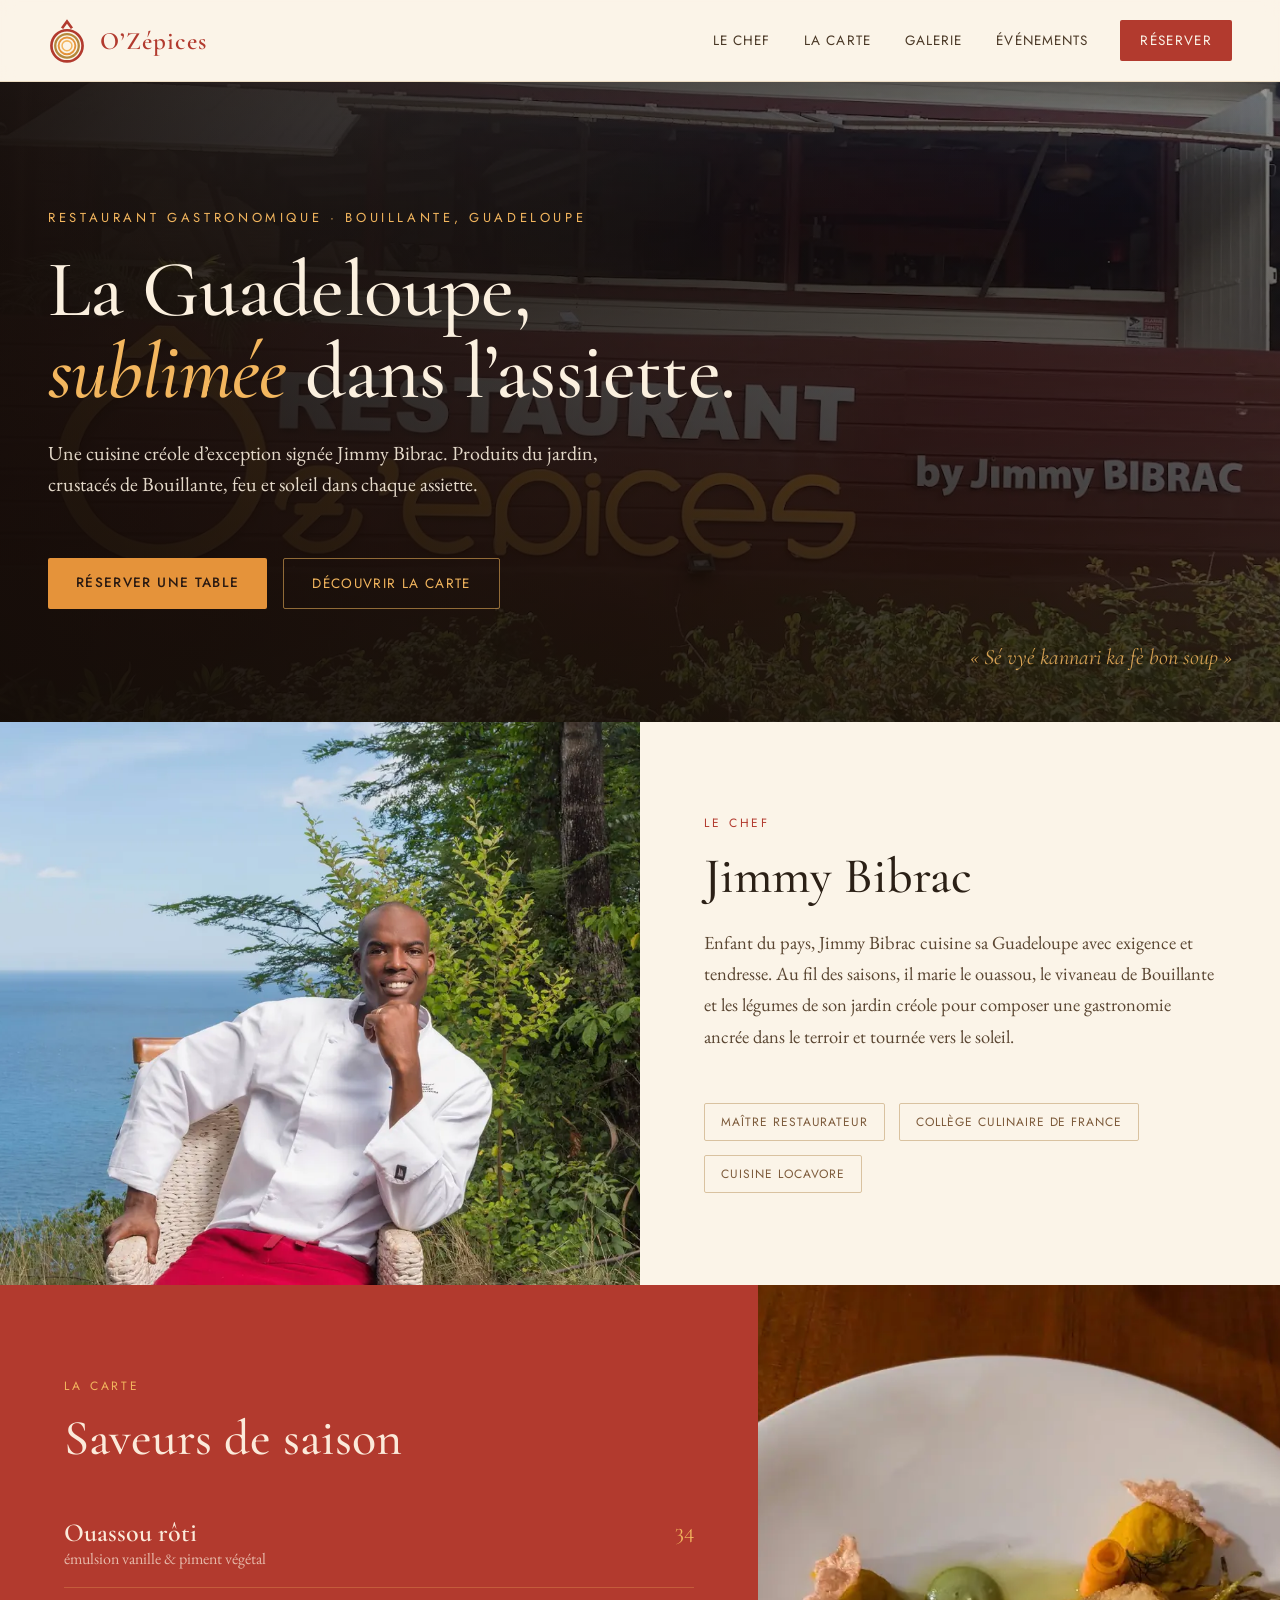
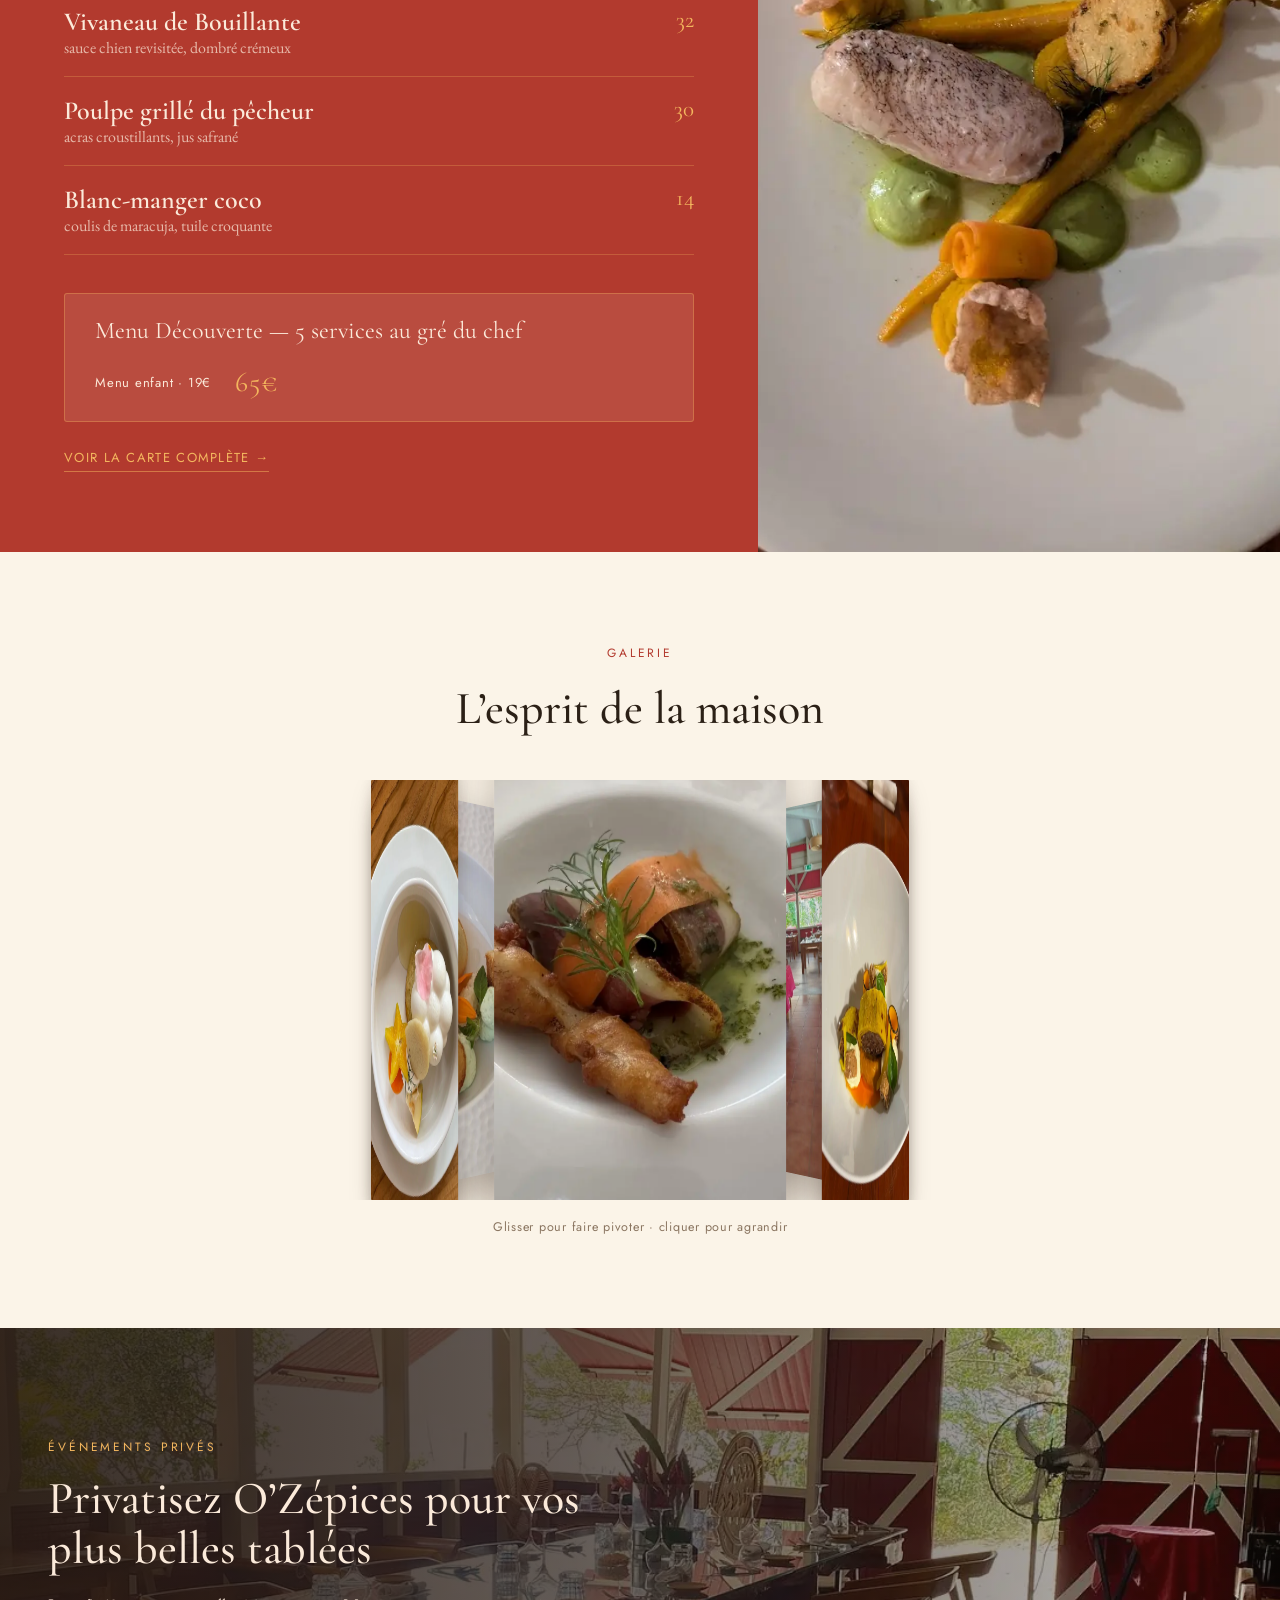
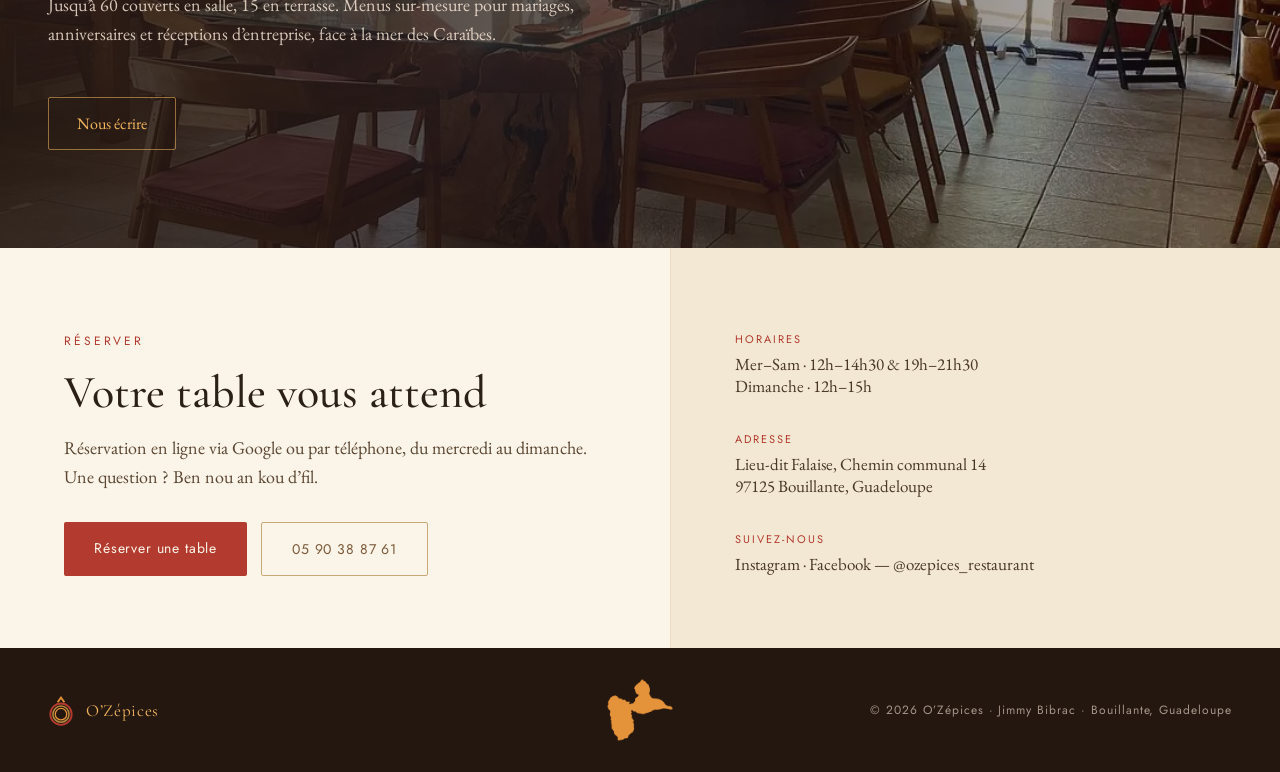
==== commit 8445ffa5: "Ajout du carrousel 3D galerie" ====
--- a/index.html
+++ b/index.html
@@ -5,18 +5,18 @@
 <meta name="viewport" content="width=device-width, initial-scale=1">
 <title>O'Zépices — Restaurant gastronomique créole à Bouillante, Guadeloupe</title>
 <meta name="description" content="O'Zépices, restaurant gastronomique du chef Jimmy Bibrac à Bouillante. Cuisine créole d'exception, produits du jardin et pêche locale, face à la mer des Caraïbes.">
-<link rel="canonical" href="https://ozepices.gp/">
+<link rel="canonical" href="https://ledolf777.github.io/ozepices/">
 
 <meta property="og:type" content="restaurant">
 <meta property="og:title" content="O'Zépices — Restaurant gastronomique créole à Bouillante, Guadeloupe">
 <meta property="og:description" content="Cuisine créole d'exception signée Jimmy Bibrac. Produits du jardin, crustacés de Bouillante, feu et soleil dans chaque assiette.">
-<meta property="og:url" content="https://ozepices.gp/">
-<meta property="og:image" content="https://ozepices.gp/assets/img/hero-facade.jpg">
+<meta property="og:url" content="https://ledolf777.github.io/ozepices/">
+<meta property="og:image" content="https://ledolf777.github.io/ozepices/assets/img/hero-facade.jpg">
 <meta property="og:locale" content="fr_FR">
 <meta name="twitter:card" content="summary_large_image">
 <meta name="twitter:title" content="O'Zépices — Restaurant gastronomique créole à Bouillante, Guadeloupe">
 <meta name="twitter:description" content="Cuisine créole d'exception signée Jimmy Bibrac, face à la mer des Caraïbes.">
-<meta name="twitter:image" content="https://ozepices.gp/assets/img/hero-facade.jpg">
+<meta name="twitter:image" content="https://ledolf777.github.io/ozepices/assets/img/hero-facade.jpg">
 
 <link rel="icon" type="image/svg+xml" href="favicon.svg">
 <link rel="preconnect" href="https://fonts.googleapis.com">
@@ -29,8 +29,8 @@
   "@context": "https://schema.org",
   "@type": "Restaurant",
   "name": "O'Zépices",
-  "image": "https://ozepices.gp/assets/img/hero-facade.jpg",
-  "url": "https://ozepices.gp/",
+  "image": "https://ledolf777.github.io/ozepices/assets/img/hero-facade.jpg",
+  "url": "https://ledolf777.github.io/ozepices/",
   "telephone": "+590590388761",
   "servesCuisine": "Créole",
   "priceRange": "€€€",
@@ -46,7 +46,7 @@
     { "@type": "OpeningHoursSpecification", "dayOfWeek": ["Wednesday","Thursday","Friday","Saturday"], "opens": "19:00", "closes": "21:30" },
     { "@type": "OpeningHoursSpecification", "dayOfWeek": "Sunday", "opens": "12:00", "closes": "15:00" }
   ],
-  "menu": "https://ozepices.gp/la-carte.html",
+  "menu": "https://ledolf777.github.io/ozepices/la-carte.html",
   "acceptsReservations": "True",
   "sameAs": ["https://www.instagram.com/ozepices_restaurant"]
 }
@@ -176,26 +176,31 @@
       <p class="kicker">Galerie</p>
       <h2 class="gallery-section__title" id="galerie-titre">L&rsquo;esprit de la maison</h2>
     </div>
-    <ul class="gallery">
-      <li><button type="button" class="gallery__item" data-gallery-item data-reveal data-reveal-delay="0" data-full="assets/img/plat-1.jpg" aria-label="Agrandir la photo : Entrée">
-        <picture><source srcset="assets/img/plat-1.webp" type="image/webp"><img src="assets/img/plat-1.jpg" width="765" height="1020" alt="Entrée créole dressée" loading="lazy"></picture>
-      </button></li>
-      <li><button type="button" class="gallery__item" data-gallery-item data-reveal data-reveal-delay="100" data-full="assets/img/plat-3.jpg" aria-label="Agrandir la photo : Plat">
-        <picture><source srcset="assets/img/plat-3.webp" type="image/webp"><img src="assets/img/plat-3.jpg" width="765" height="1020" alt="Plat signature du chef" loading="lazy"></picture>
-      </button></li>
-      <li><button type="button" class="gallery__item" data-gallery-item data-reveal data-reveal-delay="200" data-full="assets/img/salle-2.jpg" aria-label="Agrandir la photo : Salle">
-        <picture><source srcset="assets/img/salle-2.webp" type="image/webp"><img src="assets/img/salle-2.jpg" width="756" height="1008" alt="Salle du restaurant O'Zépices" loading="lazy"></picture>
-      </button></li>
-      <li><button type="button" class="gallery__item" data-gallery-item data-reveal data-reveal-delay="0" data-full="assets/img/plat-4.jpg" aria-label="Agrandir la photo : Dessert chocolat">
-        <picture><source srcset="assets/img/plat-4.webp" type="image/webp"><img src="assets/img/plat-4.jpg" width="900" height="1200" alt="Dessert au chocolat" loading="lazy"></picture>
-      </button></li>
-      <li><button type="button" class="gallery__item" data-gallery-item data-reveal data-reveal-delay="100" data-full="assets/img/plat-5.jpg" aria-label="Agrandir la photo : Dessert">
-        <picture><source srcset="assets/img/plat-5.webp" type="image/webp"><img src="assets/img/plat-5.jpg" width="756" height="1008" alt="Dessert du chef" loading="lazy"></picture>
-      </button></li>
-      <li><button type="button" class="gallery__item" data-gallery-item data-reveal data-reveal-delay="200" data-full="assets/img/plat-6.jpg" aria-label="Agrandir la photo : Dessert fleur">
-        <picture><source srcset="assets/img/plat-6.webp" type="image/webp"><img src="assets/img/plat-6.jpg" width="900" height="1200" alt="Dessert décoré d'une fleur" loading="lazy"></picture>
-      </button></li>
-    </ul>
+    <div class="carousel3d" data-carousel3d data-reveal>
+      <div class="carousel3d__stage">
+        <div class="carousel3d__track" data-carousel3d-track>
+          <button type="button" class="carousel3d__item" data-gallery-item data-full="assets/img/plat-1.jpg" aria-label="Agrandir la photo : Entrée">
+            <picture><source srcset="assets/img/plat-1.webp" type="image/webp"><img src="assets/img/plat-1.jpg" alt="Entrée créole dressée" draggable="false"></picture>
+          </button>
+          <button type="button" class="carousel3d__item" data-gallery-item data-full="assets/img/plat-3.jpg" aria-label="Agrandir la photo : Plat">
+            <picture><source srcset="assets/img/plat-3.webp" type="image/webp"><img src="assets/img/plat-3.jpg" alt="Plat signature du chef" draggable="false"></picture>
+          </button>
+          <button type="button" class="carousel3d__item" data-gallery-item data-full="assets/img/salle-2.jpg" aria-label="Agrandir la photo : Salle">
+            <picture><source srcset="assets/img/salle-2.webp" type="image/webp"><img src="assets/img/salle-2.jpg" alt="Salle du restaurant O'Zépices" draggable="false"></picture>
+          </button>
+          <button type="button" class="carousel3d__item" data-gallery-item data-full="assets/img/plat-4.jpg" aria-label="Agrandir la photo : Dessert chocolat">
+            <picture><source srcset="assets/img/plat-4.webp" type="image/webp"><img src="assets/img/plat-4.jpg" alt="Dessert au chocolat" draggable="false"></picture>
+          </button>
+          <button type="button" class="carousel3d__item" data-gallery-item data-full="assets/img/plat-5.jpg" aria-label="Agrandir la photo : Dessert">
+            <picture><source srcset="assets/img/plat-5.webp" type="image/webp"><img src="assets/img/plat-5.jpg" alt="Dessert du chef" draggable="false"></picture>
+          </button>
+          <button type="button" class="carousel3d__item" data-gallery-item data-full="assets/img/plat-6.jpg" aria-label="Agrandir la photo : Dessert fleur">
+            <picture><source srcset="assets/img/plat-6.webp" type="image/webp"><img src="assets/img/plat-6.jpg" alt="Dessert décoré d'une fleur" draggable="false"></picture>
+          </button>
+        </div>
+      </div>
+      <p class="carousel3d__hint">Glisser pour faire pivoter · cliquer pour agrandir</p>
+    </div>
   </section>
 
   <!-- ÉVÉNEMENTS -->
--- a/assets/css/style.css
+++ b/assets/css/style.css
@@ -501,29 +501,58 @@
   font-weight: 500;
   margin: 0;
 }
-.gallery {
-  display: grid;
-  grid-template-columns: repeat(3, 1fr);
-  gap: 16px;
-  list-style: none;
-  padding: 0;
-  margin: 0;
-}
-.gallery__item {
-  aspect-ratio: 4 / 5;
+/* Carrousel 3D */
+.carousel3d__stage {
+  height: 420px;
+  perspective: 1200px;
+  display: flex;
+  align-items: center;
+  justify-content: center;
   overflow: hidden;
+}
+.carousel3d__track {
+  position: relative;
+  height: 100%;
+  transform-style: preserve-3d;
+  cursor: grab;
+  touch-action: pan-y;
+}
+.carousel3d__track:active { cursor: grabbing; }
+.carousel3d__item {
+  position: absolute;
+  top: 0;
+  left: 50%;
+  height: 100%;
+  display: flex;
+  align-items: center;
+  justify-content: center;
+  padding: 0 8px;
   border: none;
-  padding: 0;
   background: none;
-  cursor: zoom-in;
+  cursor: pointer;
+}
+.carousel3d__item picture {
   display: block;
-}
-.gallery__item img {
-  width: 100%; height: 100%;
+  width: 100%;
+  height: 100%;
+}
+.carousel3d__item img {
+  width: 100%;
+  height: 100%;
   object-fit: cover;
-  transition: transform 1.2s cubic-bezier(.22,.61,.36,1);
-}
-.gallery__item:hover img, .gallery__item:focus-visible img { transform: scale(1.07); }
+  border-radius: 10px;
+  box-shadow: 0 20px 40px rgba(42, 26, 18, .3);
+  pointer-events: none;
+  user-select: none;
+}
+.carousel3d__hint {
+  text-align: center;
+  margin-top: 18px;
+  font-family: Jost, sans-serif;
+  font-size: 12.5px;
+  letter-spacing: .06em;
+  color: var(--texte-mut);
+}
 
 /* Lightbox */
 .lightbox {
@@ -846,7 +875,6 @@
   .nav__links { display: none; }
   .burger { display: flex; }
   .stack, .menu-cards__grid, .reserve-grid { grid-template-columns: 1fr !important; }
-  .gallery { grid-template-columns: 1fr 1fr; }
   .hero { height: auto; min-height: 86vh; }
   .hero__inner { padding: 120px 22px 72px; }
   .hero__proverb { display: none; }
@@ -858,6 +886,7 @@
   .carte-teaser__img { min-height: 300px; }
 
   .gallery-section { padding: 56px 22px; }
+  .carousel3d__stage { height: 300px; }
 
   .events { min-height: 460px; }
   .events__inner { padding: 0 22px; }
@@ -880,6 +909,5 @@
 }
 
 @media (max-width: 480px) {
-  .gallery { grid-template-columns: 1fr; }
   .discovery-banner { flex-direction: column; align-items: flex-start; }
 }
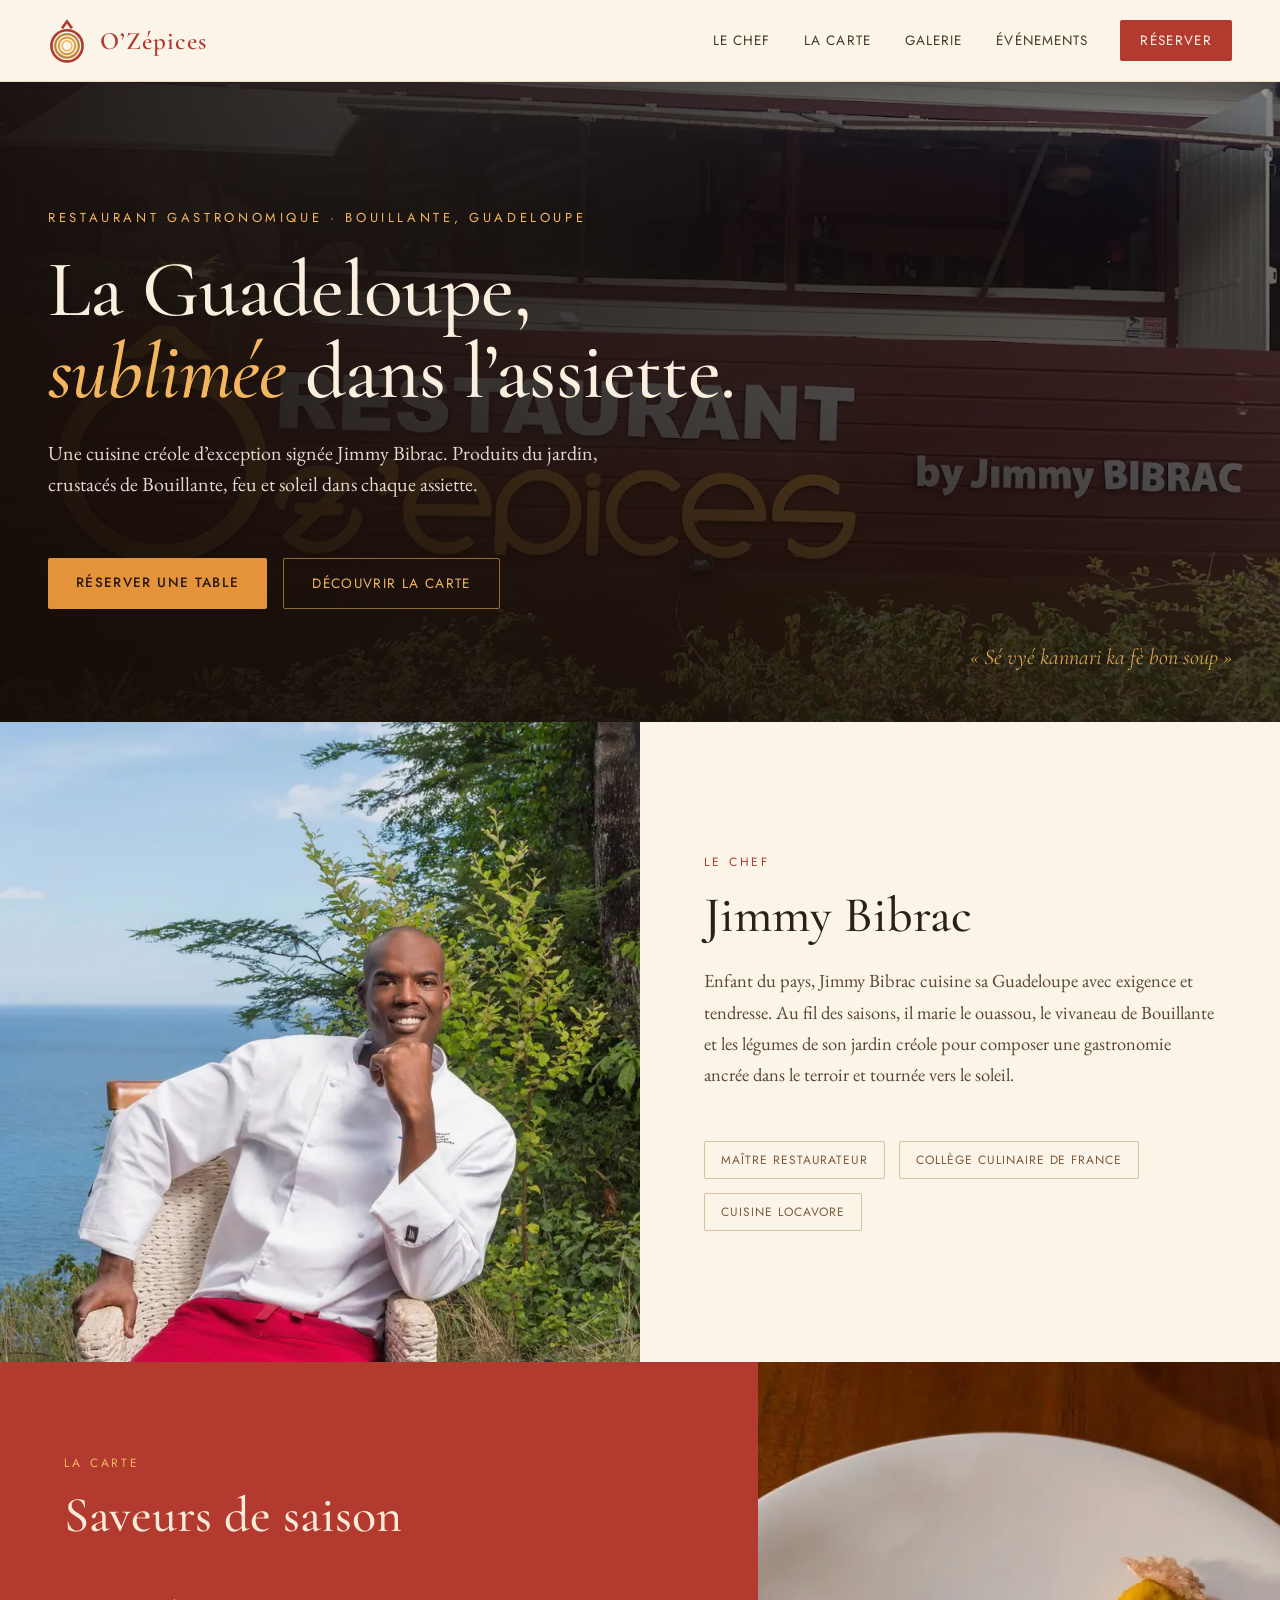
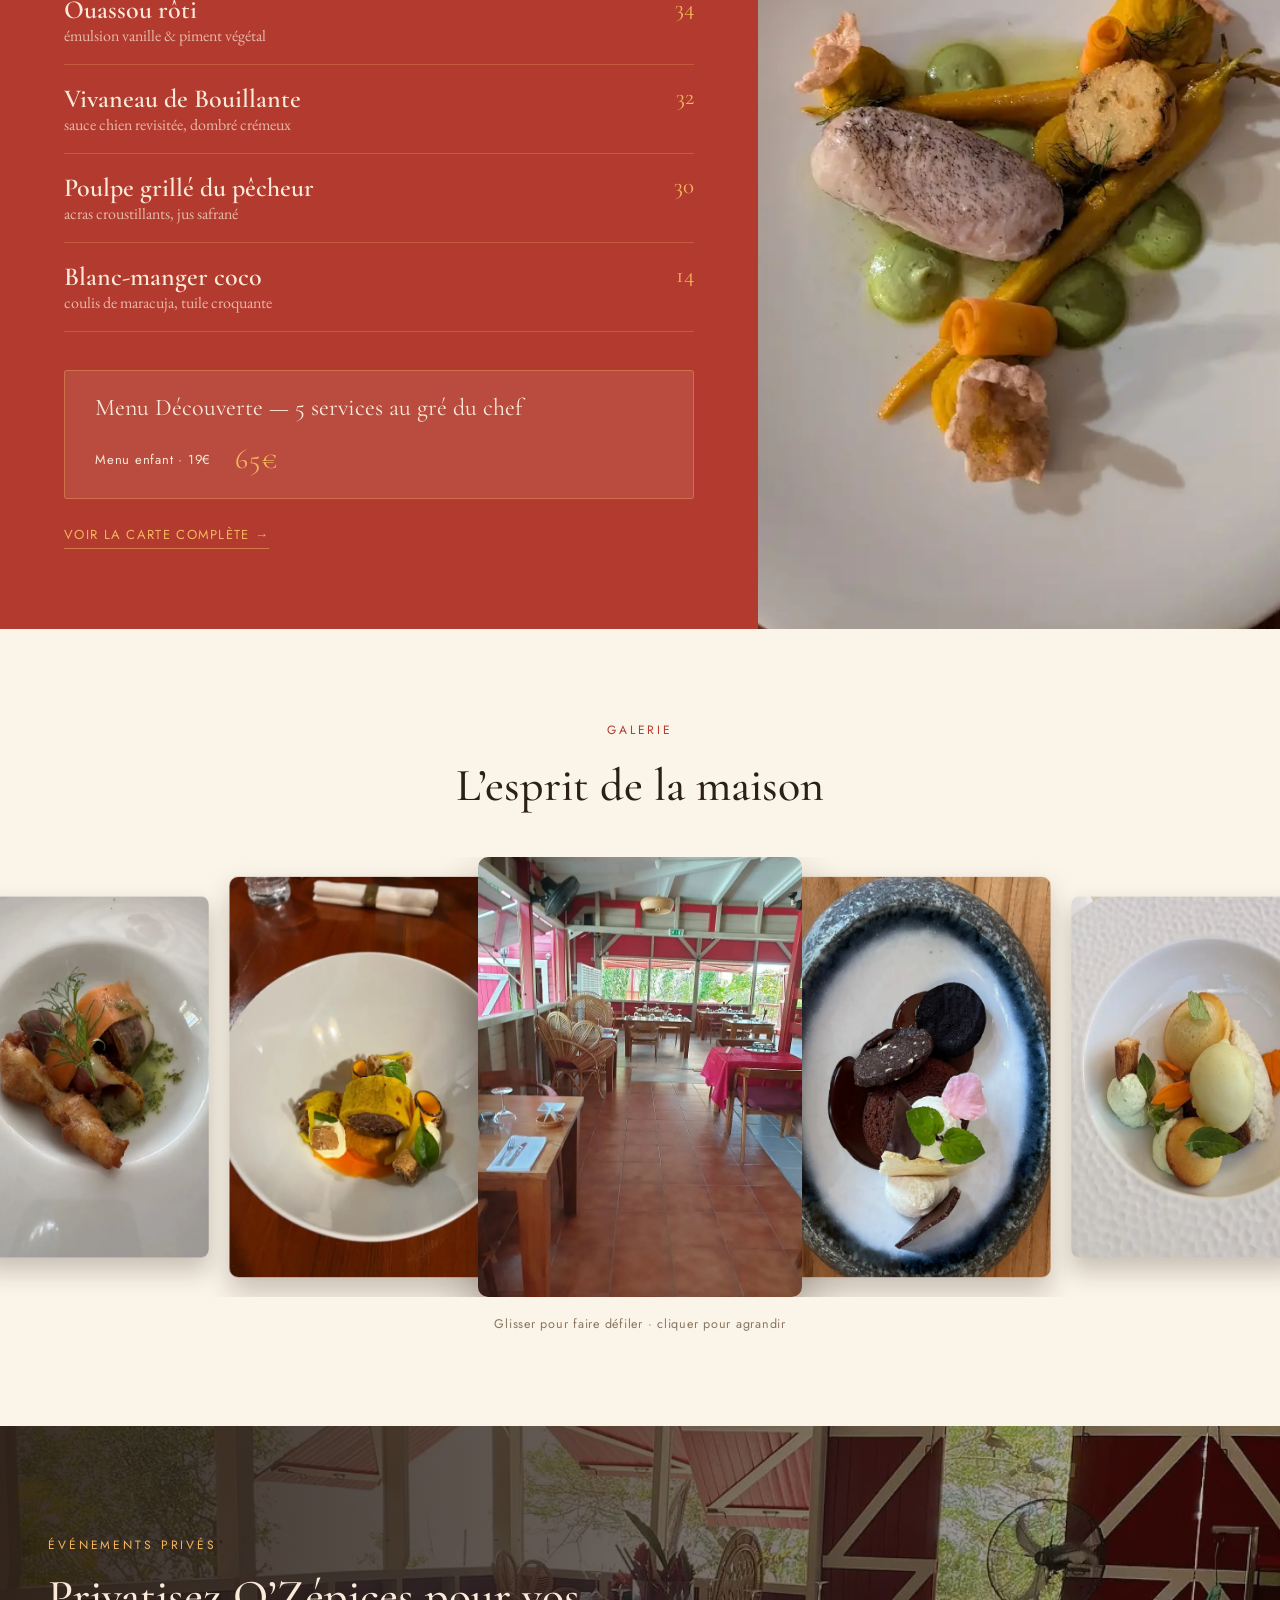
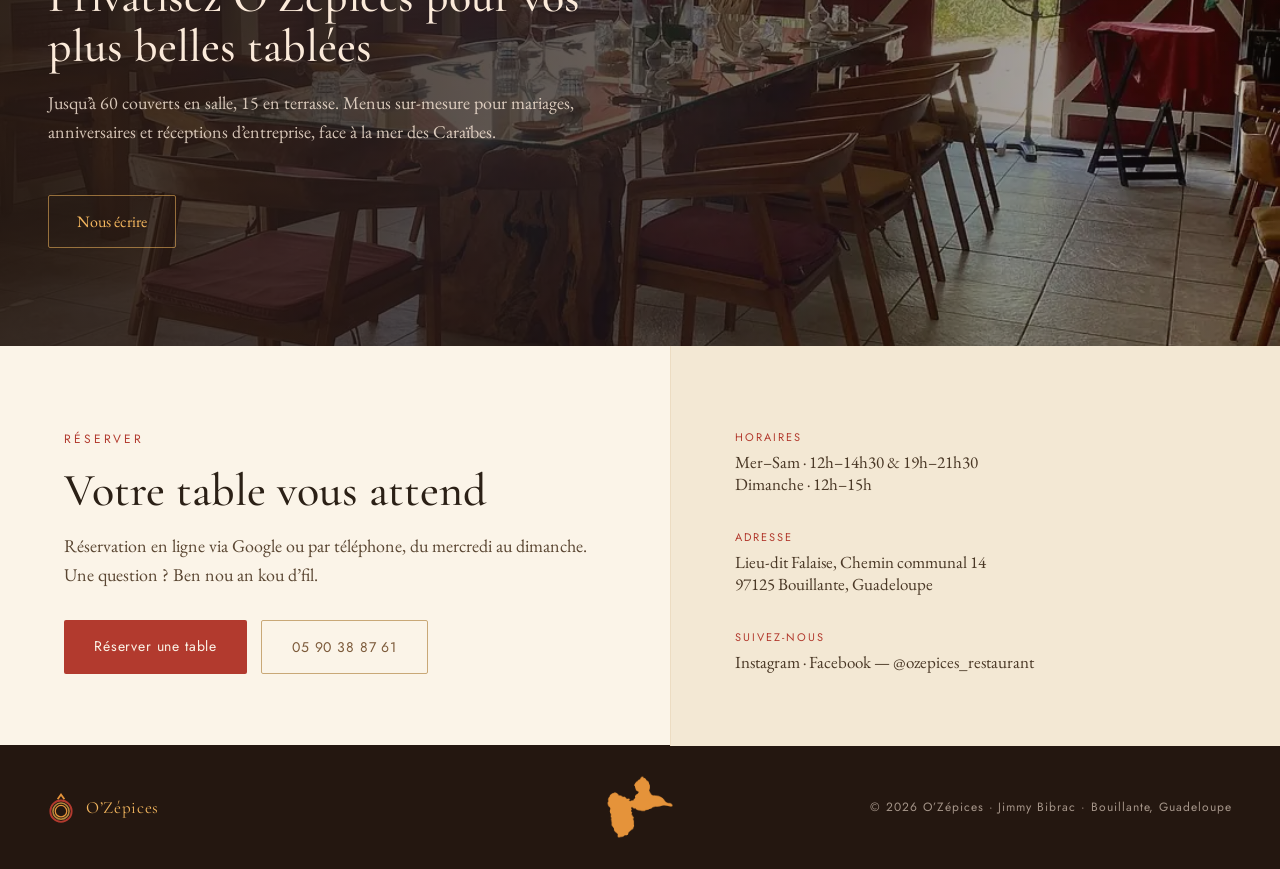
==== commit 310f9296: "New version" ====
--- a/index.html
+++ b/index.html
@@ -80,7 +80,7 @@
 </header>
 
 <!-- MOBILE MENU -->
-<div class="mobile-menu" id="menu-mobile" data-mobile-menu hidden>
+<div class="mobile-menu" id="menu-mobile" data-mobile-menu data-cursor="dark" hidden>
   <button class="mobile-menu__close" data-mobile-close type="button" aria-label="Fermer le menu">&times;</button>
   <a class="mobile-menu__link" href="index.html#chef">Le Chef</a>
   <a class="mobile-menu__link" href="la-carte.html">La Carte</a>
@@ -92,7 +92,7 @@
 <main id="contenu">
 
   <!-- HERO -->
-  <section class="hero">
+  <section class="hero" data-cursor="dark">
     <picture>
       <source srcset="assets/img/hero-facade.webp" type="image/webp">
       <img class="hero__img" src="assets/img/hero-facade.jpg" width="1360" height="1020" alt="Façade du restaurant Ô z'épices by Jimmy Bibrac, à Bouillante" fetchpriority="high">
@@ -132,7 +132,7 @@
   </section>
 
   <!-- LA CARTE (teaser) -->
-  <section id="carte" class="carte-teaser" aria-labelledby="carte-titre">
+  <section id="carte" class="carte-teaser" data-cursor="dark" aria-labelledby="carte-titre">
     <div class="stack" style="grid-template-columns: 1.45fr 1fr;">
       <div class="carte-teaser__body" data-reveal>
         <p class="kicker kicker--light">La Carte</p>
@@ -172,13 +172,15 @@
 
   <!-- GALERIE -->
   <section id="galerie" class="gallery-section" aria-labelledby="galerie-titre">
-    <div class="gallery-section__head" data-reveal>
-      <p class="kicker">Galerie</p>
-      <h2 class="gallery-section__title" id="galerie-titre">L&rsquo;esprit de la maison</h2>
+    <div class="gallery-section__inner">
+      <div class="gallery-section__head" data-reveal>
+        <p class="kicker">Galerie</p>
+        <h2 class="gallery-section__title" id="galerie-titre">L&rsquo;esprit de la maison</h2>
+      </div>
     </div>
     <div class="carousel3d" data-carousel3d data-reveal>
       <div class="carousel3d__stage">
-        <div class="carousel3d__track" data-carousel3d-track>
+        <div class="carousel3d__track" data-carousel3d-track tabindex="0" role="region" aria-label="Galerie photo, glisser ou utiliser les flèches pour naviguer">
           <button type="button" class="carousel3d__item" data-gallery-item data-full="assets/img/plat-1.jpg" aria-label="Agrandir la photo : Entrée">
             <picture><source srcset="assets/img/plat-1.webp" type="image/webp"><img src="assets/img/plat-1.jpg" alt="Entrée créole dressée" draggable="false"></picture>
           </button>
@@ -199,12 +201,12 @@
           </button>
         </div>
       </div>
-      <p class="carousel3d__hint">Glisser pour faire pivoter · cliquer pour agrandir</p>
+      <p class="carousel3d__hint">Glisser pour faire défiler · cliquer pour agrandir</p>
     </div>
   </section>
 
   <!-- ÉVÉNEMENTS -->
-  <section id="evenements" class="events" aria-labelledby="evenements-titre">
+  <section id="evenements" class="events" data-cursor="dark" aria-labelledby="evenements-titre">
     <picture>
       <source srcset="assets/img/salle-1.webp" type="image/webp">
       <img class="events__img" src="assets/img/salle-1.jpg" width="1100" height="1467" alt="Salle du restaurant privatisable pour événements" loading="lazy">
@@ -241,7 +243,7 @@
 </main>
 
 <!-- FOOTER -->
-<footer class="footer" data-footer>
+<footer class="footer" data-footer data-cursor="dark">
   <a href="index.html" class="footer__brand">
     <svg width="26" height="31" viewBox="0 0 100 118" fill="none" aria-hidden="true"><path d="M37 27 L50 9 L63 27" stroke="#e5933a" stroke-width="7" stroke-linejoin="miter"></path><circle cx="50" cy="73" r="41" stroke="#b23a2e" stroke-width="7"></circle><circle cx="50" cy="73" r="31" stroke="#b5883c" stroke-width="6"></circle><circle cx="50" cy="73" r="22" stroke="#e5933a" stroke-width="5"></circle></svg>
     <span class="footer__brand-name">O&rsquo;Zépices</span>
@@ -253,7 +255,7 @@
 </footer>
 
 <!-- LIGHTBOX -->
-<div class="lightbox" data-lightbox hidden role="dialog" aria-modal="true" aria-label="Photo agrandie">
+<div class="lightbox" data-lightbox data-cursor="dark" hidden role="dialog" aria-modal="true" aria-label="Photo agrandie">
   <button class="lightbox__close" data-lightbox-close type="button" aria-label="Fermer">&times;</button>
   <button class="lightbox__nav lightbox__nav--prev" data-lightbox-prev type="button" aria-label="Photo précédente">&#8249;</button>
   <figure style="margin:0;">
--- a/assets/css/style.css
+++ b/assets/css/style.css
@@ -74,6 +74,36 @@
   border-radius: 2px;
 }
 
+/* Custom cursor — a dot that swaps between the two palette colors
+   depending on whether it's over a light or dark background. Only on
+   devices with a real mouse; touchscreens keep their native behavior. */
+.cursor-dot {
+  position: fixed;
+  top: 0;
+  left: 0;
+  width: 16px;
+  height: 16px;
+  border-radius: 50%;
+  background: var(--brique);
+  pointer-events: none;
+  z-index: 999;
+  opacity: 0;
+  transform: translate(-50%, -50%);
+  transition: background-color .25s ease, opacity .2s ease, width .2s ease, height .2s ease;
+}
+.cursor-dot.is-visible { opacity: .9; }
+.cursor-dot.is-dark { background: var(--or-clair); }
+.cursor-dot.is-pointer { width: 30px; height: 30px; opacity: .55; }
+
+@media (hover: hover) and (pointer: fine) {
+  html.has-custom-cursor,
+  html.has-custom-cursor a,
+  html.has-custom-cursor button,
+  html.has-custom-cursor [role="button"] {
+    cursor: none;
+  }
+}
+
 /* ---------- NAV ---------- */
 .nav {
   position: sticky;
@@ -343,10 +373,14 @@
   margin: 0 auto;
 }
 
-/* Le Chef */
+/* Le Chef — bleeds full-width so the photo fills the entire left half of the viewport */
+#chef {
+  max-width: none;
+  width: 100%;
+}
 .chef__img {
   position: relative;
-  min-height: 560px;
+  min-height: 640px;
   overflow: hidden;
 }
 .chef__img img {
@@ -360,6 +394,7 @@
   display: flex;
   flex-direction: column;
   justify-content: center;
+  max-width: 640px;
 }
 .kicker {
   font-family: Jost, sans-serif;
@@ -489,10 +524,13 @@
 
 /* Galerie */
 .gallery-section {
-  padding: 80px 48px;
+  padding: 80px 0;
   background: var(--creme);
+}
+.gallery-section__inner {
   max-width: 1280px;
   margin: 0 auto;
+  padding: 0 48px;
 }
 .gallery-section__head { text-align: center; margin-bottom: 44px; }
 .gallery-section__title {
@@ -501,10 +539,11 @@
   font-weight: 500;
   margin: 0;
 }
-/* Carrousel 3D */
+/* Carrousel horizontal (coverflow) */
+.carousel3d { width: 100%; }
 .carousel3d__stage {
-  height: 420px;
-  perspective: 1200px;
+  height: 440px;
+  perspective: 1600px;
   display: flex;
   align-items: center;
   justify-content: center;
@@ -512,10 +551,11 @@
 }
 .carousel3d__track {
   position: relative;
+  width: 100%;
   height: 100%;
-  transform-style: preserve-3d;
   cursor: grab;
   touch-action: pan-y;
+  user-select: none;
 }
 .carousel3d__track:active { cursor: grabbing; }
 .carousel3d__item {
@@ -530,6 +570,7 @@
   border: none;
   background: none;
   cursor: pointer;
+  will-change: transform;
 }
 .carousel3d__item picture {
   display: block;
@@ -541,9 +582,13 @@
   height: 100%;
   object-fit: cover;
   border-radius: 10px;
-  box-shadow: 0 20px 40px rgba(42, 26, 18, .3);
+  box-shadow: 0 16px 32px rgba(42, 26, 18, .25);
   pointer-events: none;
   user-select: none;
+  transition: box-shadow .3s ease;
+}
+.carousel3d__item.is-center img {
+  box-shadow: 0 24px 48px rgba(42, 26, 18, .38);
 }
 .carousel3d__hint {
   text-align: center;
@@ -885,8 +930,9 @@
   .carte-teaser__body { padding: 56px 22px; }
   .carte-teaser__img { min-height: 300px; }
 
-  .gallery-section { padding: 56px 22px; }
-  .carousel3d__stage { height: 300px; }
+  .gallery-section { padding: 56px 0; }
+  .gallery-section__inner { padding: 0 22px; }
+  .carousel3d__stage { height: 320px; }
 
   .events { min-height: 460px; }
   .events__inner { padding: 0 22px; }
